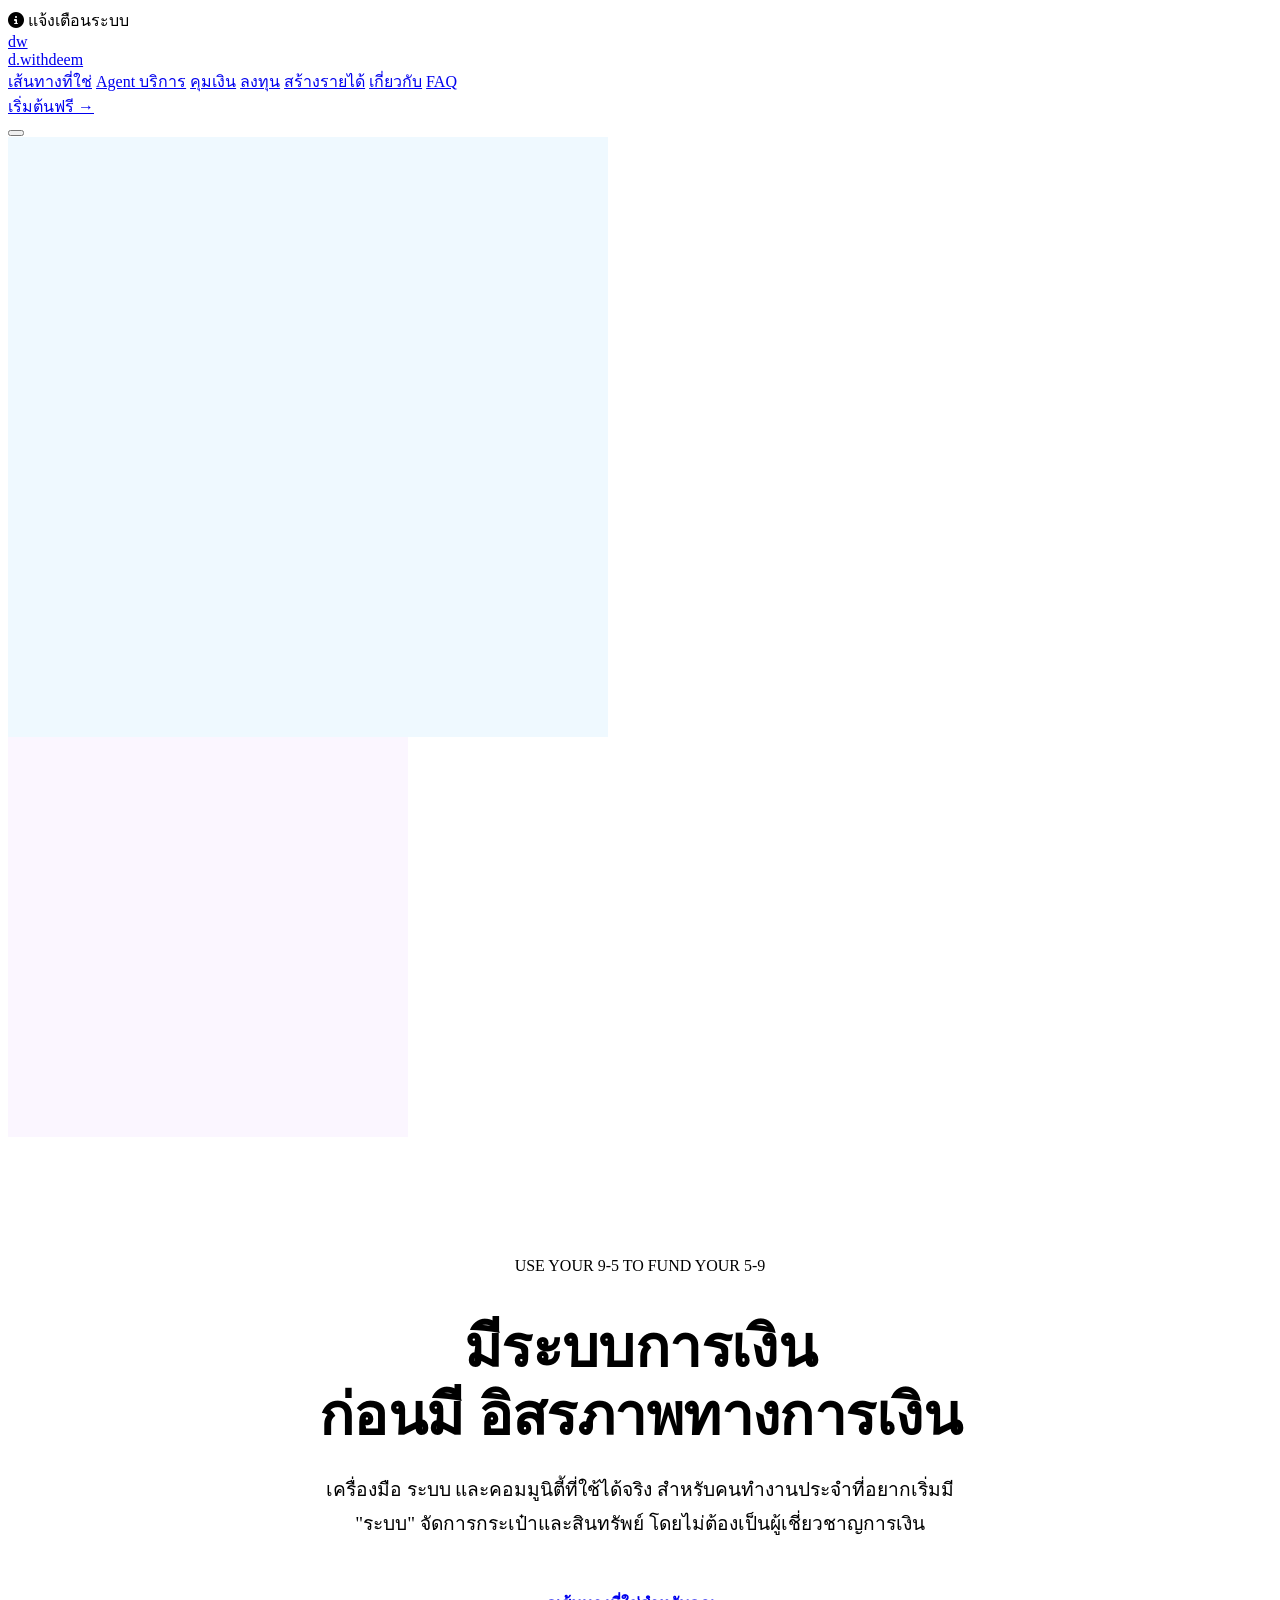
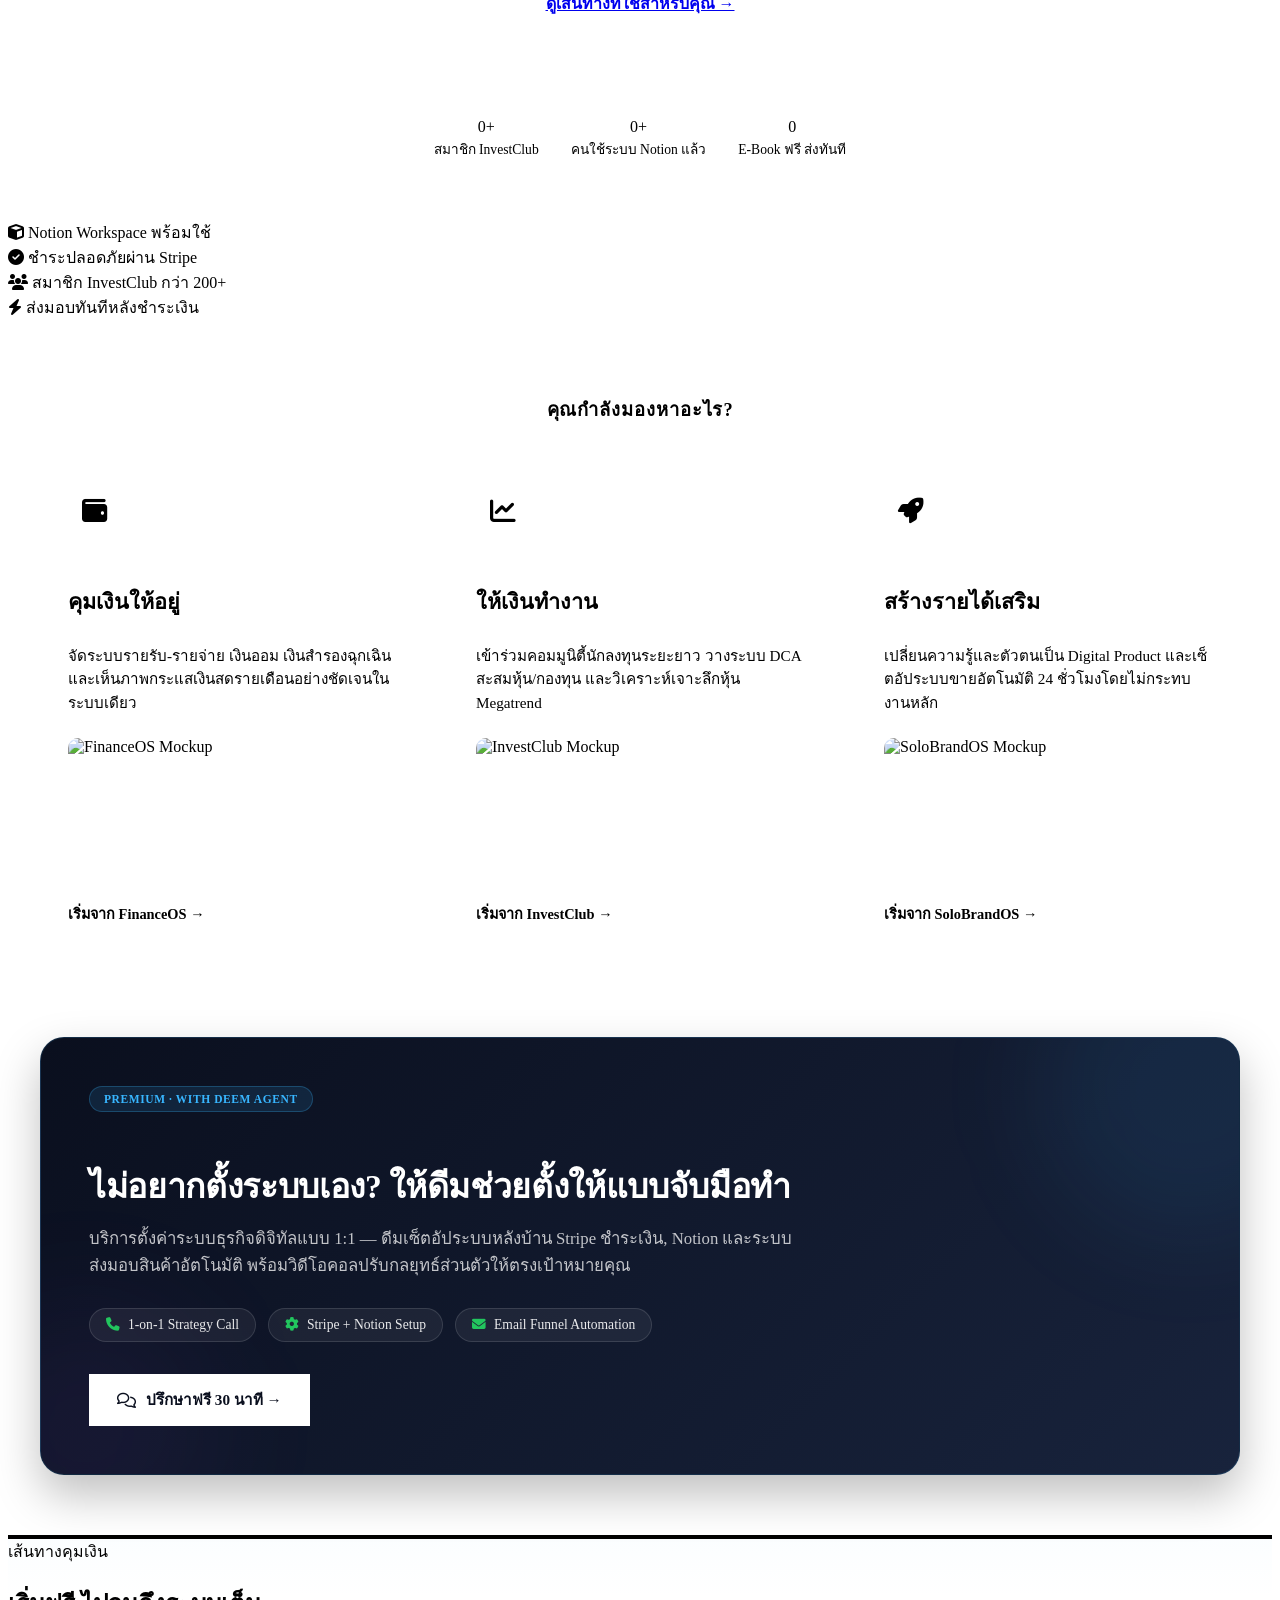
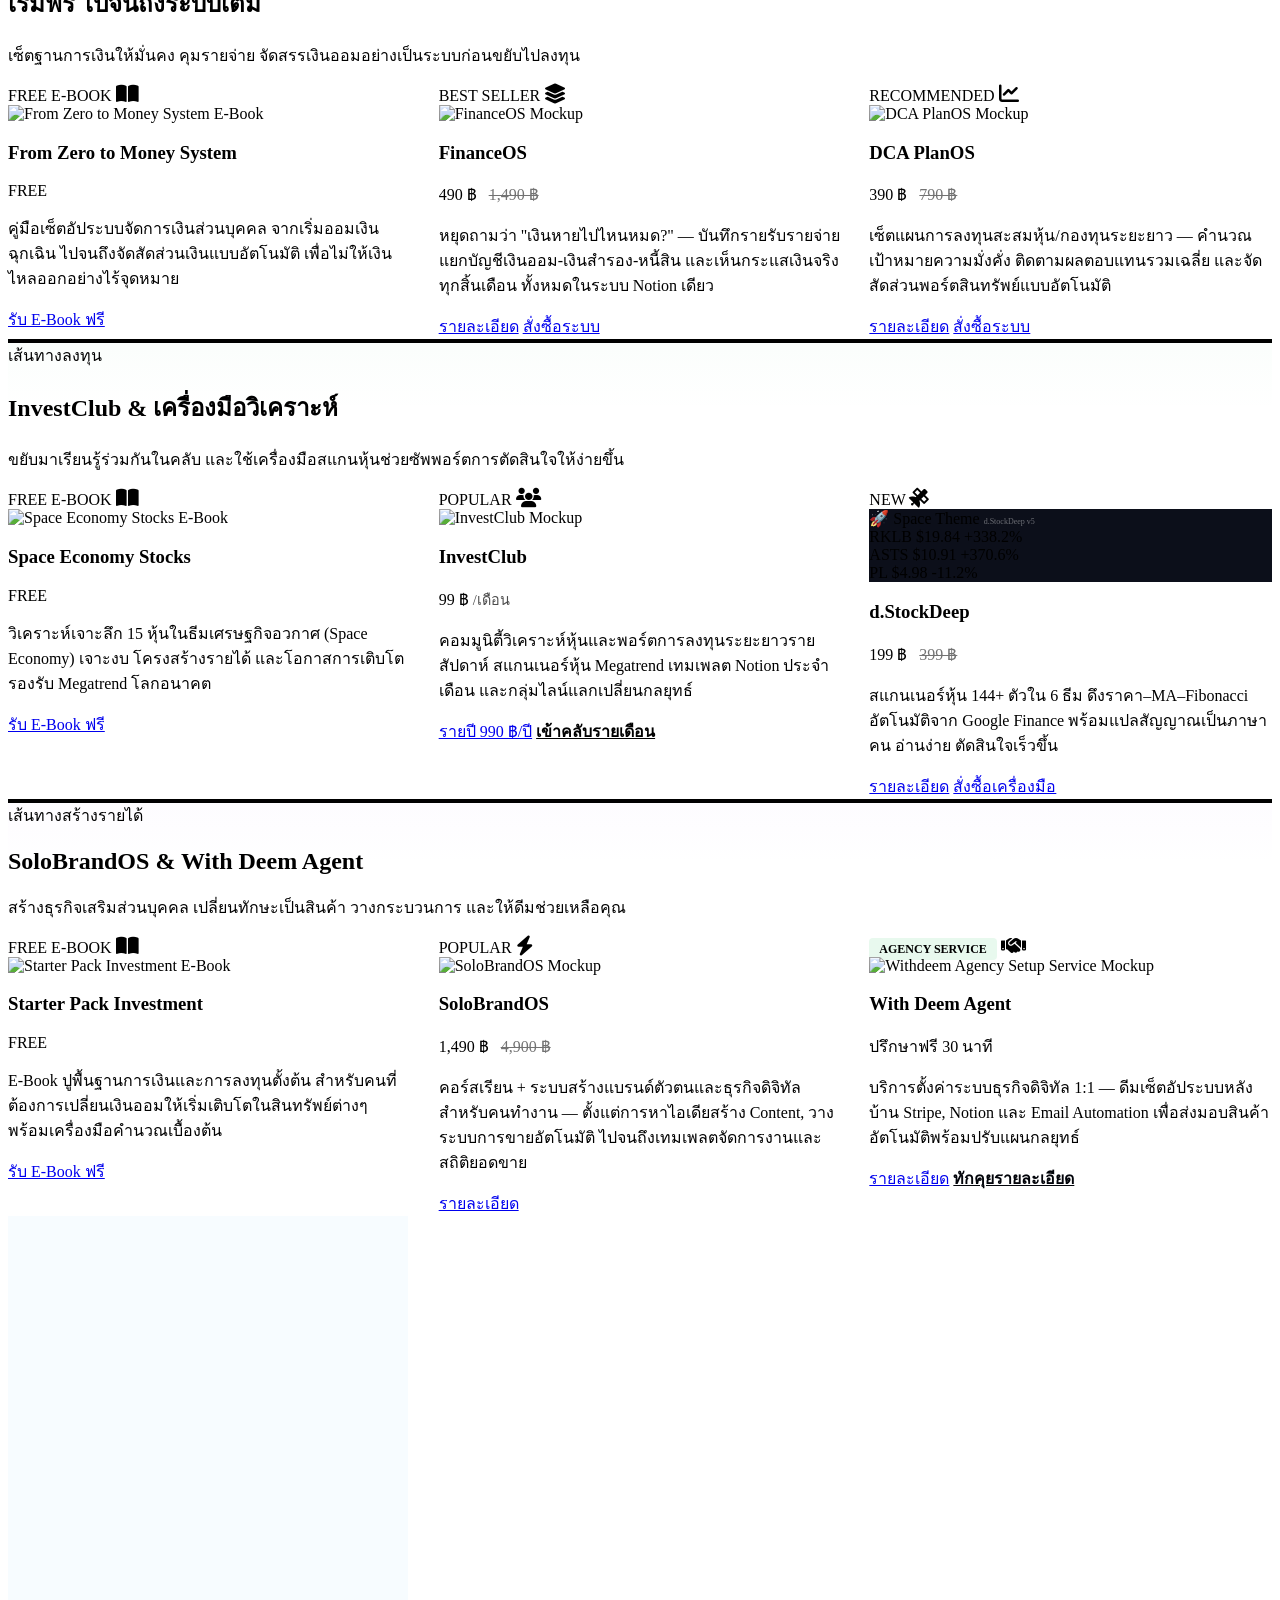
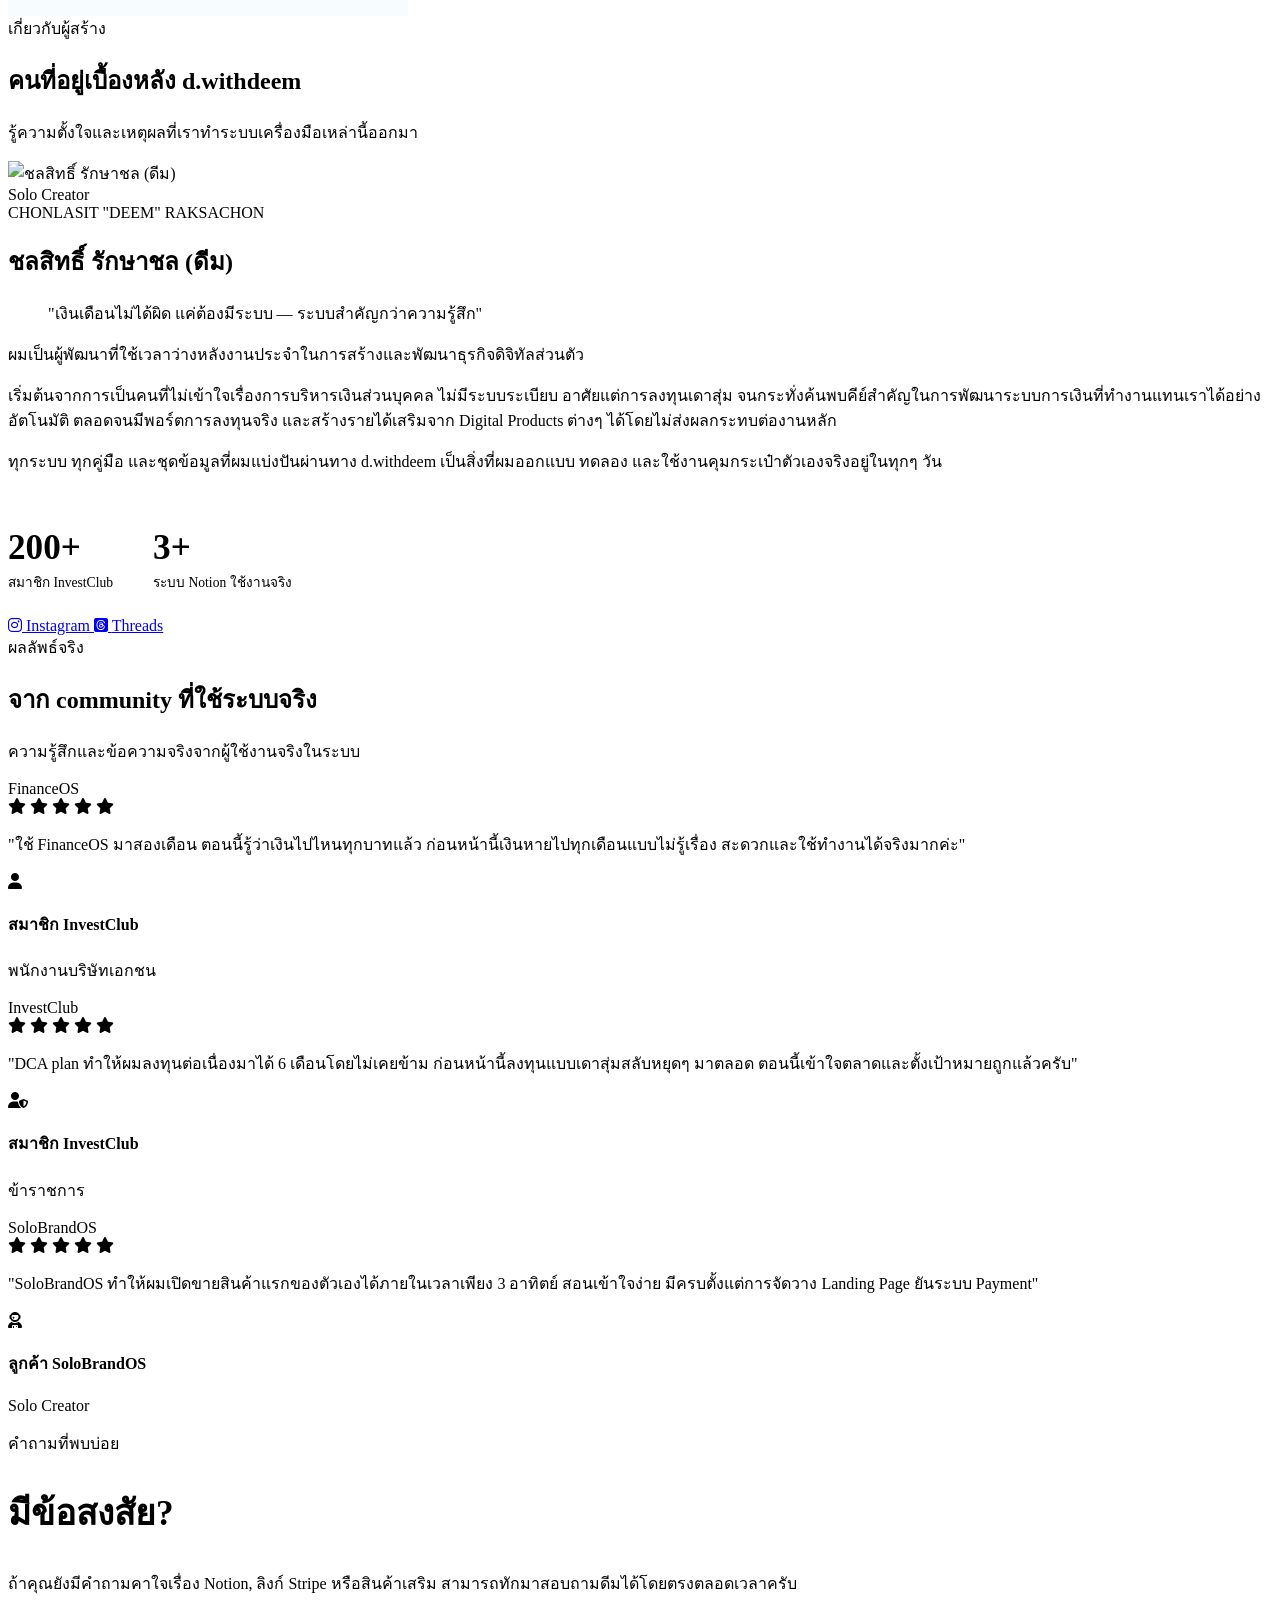
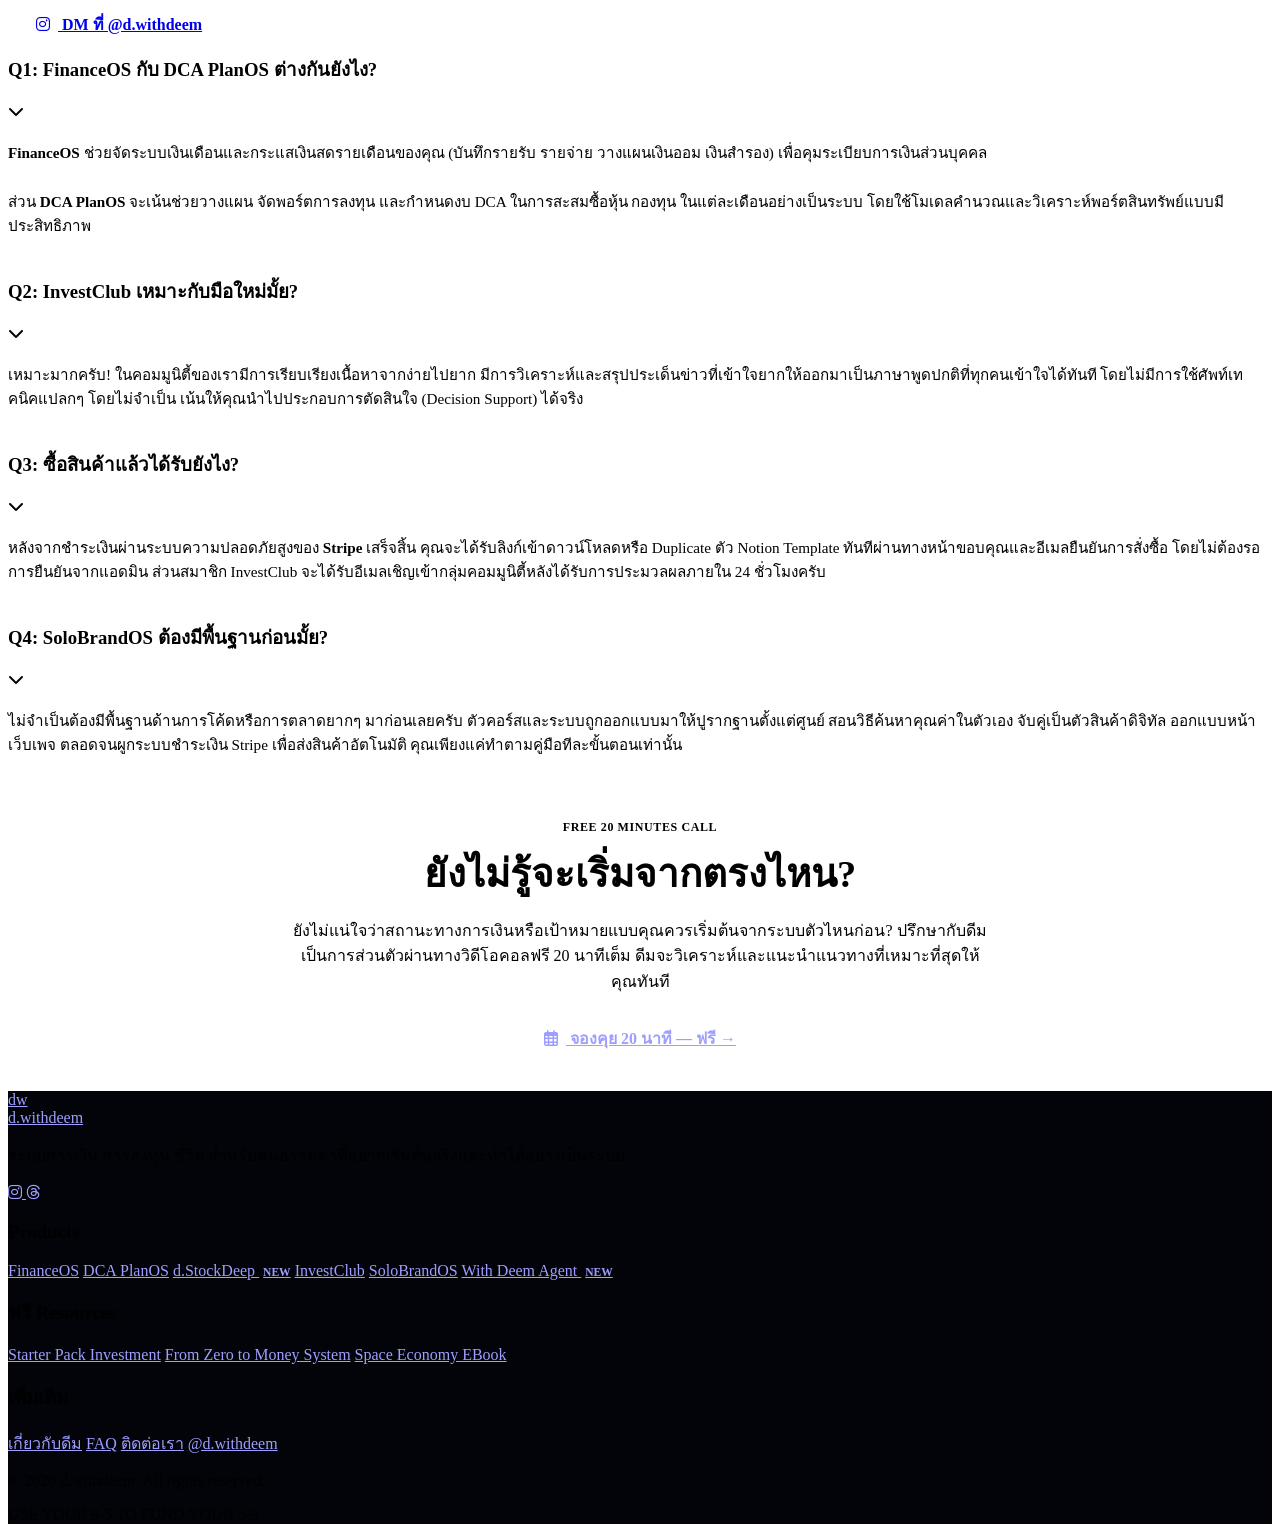
==== index.html @ 420f3601 "Add files via upload" ====
<!DOCTYPE html>
<html lang="th">
<head>
  <meta charset="UTF-8">
  <meta name="viewport" content="width=device-width, initial-scale=1.0">
  <meta http-equiv="X-UA-Compatible" content="ie=edge">
  
  <!-- SEO Meta Tags -->
  <title>d.withdeem | ระบบ Notion จัดการเงิน + ลงทุน DCA สำหรับคนทำงาน (v3)</title>
  <meta name="description" content="FinanceOS · DCA PlanOS · d.StockDeep · InvestClub · SoloBrandOS — คลังระบบและเครื่องมือสำหรับจัดระเบียบการเงินส่วนบุคคลและการลงทุนอย่างมีระบบ เริ่มต้นได้จริง">
  
  <!-- OG / Facebook -->
  <meta property="og:type" content="website">
  <meta property="og:title" content="d.withdeem | ระบบ Notion จัดการเงิน + ลงทุน DCA สำหรับคนทำงาน (v3)">
  <meta property="og:description" content="FinanceOS · DCA PlanOS · d.StockDeep · InvestClub · SoloBrandOS — คลังระบบและเครื่องมือสำหรับจัดระเบียบการเงินส่วนบุคคลและการลงทุนอย่างมีระบบ เริ่มต้นได้จริง">
  
  <!-- Favicon -->
  <link rel="icon" type="image/png" sizes="32x32" href="data:image/svg+xml,<svg xmlns=%22http://www.w3.org/2000/svg%22 viewBox=%220 0 100 100%22><rect width=%22100%22 height=%22100%22 rx=%2220%22 fill=%22%2302040A%22/><rect x=%2220%22 y=%2220%22 width=%2260%22 height=%2260%22 rx=%228%22 fill=%22%2338B6FF%22/><text x=%2250%%22 y=%2255%%22 dominant-baseline=%22middle%22 text-anchor=%22middle%22 font-family=%22Syne,sans-serif%22 font-weight=%22800%22 font-size=%2232%22 fill=%22%2302040A%22>dw</text></svg>">

  <!-- Icons CDN -->
  <link rel="stylesheet" href="https://cdnjs.cloudflare.com/ajax/libs/font-awesome/6.4.0/css/all.min.css">
  
  <!-- Core Stylesheet (Referenced from parent directory) -->
  <meta name="color-scheme" content="light dark">
  <link rel="stylesheet" href="../styles.css">

  <!-- v3 Style Overrides to preserve styles.css while applying the new layout structure -->
  <style>
    /* 3-Pathway Selector section styling */
    .paths-section {
      padding: 60px 24px 80px;
      text-align: center;
      position: relative;
      z-index: 10;
    }
    .paths-container {
      max-width: 1200px;
      margin: 0 auto;
    }
    .paths-title {
      font-family: var(--font-headings);
      font-size: 1.15rem;
      font-weight: 700;
      color: var(--text-muted);
      margin-bottom: 28px;
      letter-spacing: 0.05em;
      text-transform: uppercase;
    }
    .paths-grid {
      display: grid;
      grid-template-columns: repeat(3, 1fr);
      gap: 24px;
    }
    .path-btn-card {
      display: flex;
      flex-direction: column;
      align-items: flex-start;
      text-align: left;
      padding: 32px 28px;
      border-radius: var(--border-radius-lg);
      border: 1px solid var(--glass-border);
      background: var(--bg-card);
      box-shadow: var(--glass-shadow);
      transition: var(--transition-smooth);
      position: relative;
      overflow: hidden;
      text-decoration: none;
      color: inherit;
    }
    .path-btn-card:hover {
      transform: translateY(-5px);
      box-shadow: var(--glass-shadow-hover);
      background: var(--bg-card-hover);
    }
    .path-btn-card::before {
      content: '';
      position: absolute;
      top: 0;
      left: 0;
      width: 100%;
      height: 4px;
      transition: var(--transition-smooth);
    }
    .path-btn-card.money-path::before {
      background: linear-gradient(90deg, var(--accent-blue), #1D4ED8);
    }
    .path-btn-card.invest-path::before {
      background: linear-gradient(90deg, var(--accent-green), #0891B2);
    }
    .path-btn-card.brand-path::before {
      background: linear-gradient(90deg, var(--accent-purple), #7C3AED);
    }
    .path-icon-wrapper {
      width: 54px;
      height: 54px;
      border-radius: 14px;
      display: flex;
      align-items: center;
      justify-content: center;
      font-size: 1.6rem;
      margin-bottom: 24px;
    }
    .money-path .path-icon-wrapper {
      background: rgba(var(--accent-blue-rgb), 0.1);
      color: var(--accent-blue);
    }
    .invest-path .path-icon-wrapper {
      background: rgba(var(--accent-green-rgb), 0.1);
      color: var(--accent-green);
    }
    .brand-path .path-icon-wrapper {
      background: rgba(var(--accent-purple-rgb), 0.1);
      color: var(--accent-purple);
    }
    .path-btn-card h3 {
      font-family: var(--font-headings);
      font-size: 1.35rem;
      font-weight: 800;
      margin-bottom: 10px;
      color: var(--text-main);
    }
    .path-btn-card p {
      font-size: 0.95rem;
      color: var(--text-muted);
      line-height: 1.55;
      margin-bottom: 24px;
      flex-grow: 1;
    }
    .path-btn-link {
      font-family: var(--font-headings);
      font-size: 0.9rem;
      font-weight: 700;
      display: inline-flex;
      align-items: center;
      gap: 6px;
      transition: var(--transition-fast);
    }
    .money-path .path-btn-link { color: var(--accent-blue); }
    .invest-path .path-btn-link { color: var(--accent-green); }
    .brand-path .path-btn-link { color: var(--accent-purple); }

    .path-btn-card:hover .path-btn-link {
      gap: 10px;
    }

    /* Pathway Mini Mockups styling */
    .path-mini-mockup {
      width: 100%;
      height: 140px;
      overflow: hidden;
      border-radius: 10px;
      border: 1px solid var(--glass-border-subtle);
      background-color: rgba(255, 255, 255, 0.03);
      margin-bottom: 24px;
      position: relative;
    }
    .path-mini-mockup img {
      width: 100%;
      height: 100%;
      object-fit: cover;
      object-position: top center;
      transition: transform 0.4s cubic-bezier(0.16, 1, 0.3, 1);
    }
    .path-btn-card:hover .path-mini-mockup img {
      transform: scale(1.06) translateY(-2px);
    }

    /* relocated Premium With Deem Agent Section banner */
    .agent-banner-section {
      padding: 0 24px 60px;
      max-width: 1200px;
      margin: 0 auto;
    }
    .agent-banner-card {
      position: relative;
      border-radius: 24px;
      background: linear-gradient(135deg, #0A0F1E, #18233C);
      border: 1px solid rgba(56, 182, 255, 0.15);
      padding: 48px;
      color: #FFFFFF;
      overflow: hidden;
      box-shadow: 0 20px 45px rgba(0, 0, 0, 0.25);
    }
    .agent-banner-card .blob {
      position: absolute;
      width: 300px;
      height: 300px;
      border-radius: 50%;
      background: rgba(56, 182, 255, 0.08);
      filter: blur(50px);
      top: -100px;
      right: -100px;
      pointer-events: none;
    }
    .agent-banner-card .blob-2 {
      position: absolute;
      width: 250px;
      height: 250px;
      border-radius: 50%;
      background: rgba(168, 85, 247, 0.06);
      filter: blur(60px);
      bottom: -80px;
      left: -80px;
      pointer-events: none;
    }
    .agent-banner-content {
      position: relative;
      z-index: 2;
      max-width: 720px;
    }
    .agent-banner-tag {
      display: inline-flex;
      align-items: center;
      gap: 8px;
      background: rgba(56, 182, 255, 0.12);
      color: #38B6FF;
      border: 1px solid rgba(56, 182, 255, 0.25);
      padding: 6px 14px;
      border-radius: 9999px;
      font-size: 0.72rem;
      font-weight: 700;
      letter-spacing: 0.05em;
      text-transform: uppercase;
      font-family: var(--font-headings);
      margin-bottom: 20px;
    }
    .agent-banner-title {
      font-family: var(--font-headings);
      font-size: 2.1rem;
      font-weight: 800;
      line-height: 1.25;
      margin-bottom: 16px;
      letter-spacing: -0.01em;
      color: #FFFFFF;
    }
    .agent-banner-desc {
      font-size: 1.05rem;
      color: rgba(255, 255, 255, 0.75);
      line-height: 1.65;
      margin-bottom: 28px;
    }
    .agent-banner-features {
      display: flex;
      flex-wrap: wrap;
      gap: 12px;
      margin-bottom: 32px;
    }
    .agent-banner-feature-tag {
      background: rgba(255, 255, 255, 0.06);
      border: 1px solid rgba(255, 255, 255, 0.12);
      color: rgba(255, 255, 255, 0.9);
      padding: 8px 16px;
      border-radius: 9999px;
      font-size: 0.85rem;
      font-weight: 500;
      display: inline-flex;
      align-items: center;
      gap: 8px;
    }
    .agent-banner-feature-tag i {
      color: #22C55E;
    }
    .agent-banner-cta {
      display: inline-flex;
      align-items: center;
      gap: 10px;
      background-color: #FFFFFF;
      color: #0A0F1E;
      padding: 14px 28px;
      border-radius: var(--border-radius-sm);
      font-weight: 700;
      font-size: 0.95rem;
      text-decoration: none;
      transition: var(--transition-smooth);
    }
    .agent-banner-cta:hover {
      background-color: #E2E8F0;
      transform: translateY(-2px);
      box-shadow: 0 10px 25px rgba(255, 255, 255, 0.15);
    }

    /* Restructured Pathway Product Sections */
    .pathway-section-wrapper {
      border-top: 4px solid transparent;
    }
    .pathway-section-wrapper.money-pathway {
      border-color: var(--accent-blue);
      background: linear-gradient(180deg, rgba(56, 182, 255, 0.02) 0%, transparent 15%);
    }
    .pathway-section-wrapper.invest-pathway {
      border-color: var(--accent-green);
      background: linear-gradient(180deg, rgba(34, 197, 94, 0.02) 0%, transparent 15%);
    }
    .pathway-section-wrapper.brand-pathway {
      border-color: var(--accent-purple);
      background: linear-gradient(180deg, rgba(168, 85, 247, 0.02) 0%, transparent 15%);
    }
    .pathway-product-grid {
      display: grid;
      grid-template-columns: repeat(3, 1fr);
      gap: 28px;
      margin-top: 10px;
    }

    /* Expanded About Section Stats */
    .about-stats {
      display: flex;
      gap: 40px;
      margin: 32px 0 24px;
      padding-top: 24px;
      border-top: 1px solid var(--glass-border-subtle);
    }
    .about-stat {
      display: flex;
      flex-direction: column;
    }
    .about-stat .n {
      font-family: var(--font-headings);
      font-size: 2.2rem;
      font-weight: 800;
      color: var(--accent-blue);
      line-height: 1;
    }
    .about-stat .l {
      font-size: 0.85rem;
      color: var(--text-muted);
      margin-top: 6px;
      font-weight: 500;
    }

    /* Responsive Media Queries overrides */
    @media (max-width: 991px) {
      .pathway-product-grid {
        grid-template-columns: repeat(2, 1fr);
        gap: 20px;
      }
    }

    @media (max-width: 768px) {
      .paths-grid {
        grid-template-columns: 1fr;
        gap: 16px;
      }
      .path-btn-card {
        flex-direction: row;
        align-items: center;
        gap: 20px;
        padding: 20px 24px;
      }
      .path-icon-wrapper {
        margin-bottom: 0;
        width: 48px;
        height: 48px;
        font-size: 1.4rem;
        flex-shrink: 0;
      }
      .path-btn-card p {
        margin-bottom: 8px;
        font-size: 0.85rem;
      }
      .path-btn-card h3 {
        font-size: 1.15rem;
        margin-bottom: 4px;
      }
      .path-btn-link {
        font-size: 0.8rem;
      }
      
      .agent-banner-card {
        padding: 32px 24px;
        border-radius: 16px;
      }
      .agent-banner-title {
        font-size: 1.6rem;
      }
      .agent-banner-desc {
        font-size: 0.95rem;
      }
      .agent-banner-features {
        gap: 8px;
      }
      .agent-banner-feature-tag {
        padding: 6px 12px;
        font-size: 0.78rem;
      }
      
      .pathway-product-grid {
        grid-template-columns: 1fr;
        gap: 20px;
      }
      
      .about-stats {
        justify-content: flex-start;
        gap: 32px;
      }
      .about-stat .n {
        font-size: 1.8rem;
      }
      .about-stat .l {
        font-size: 0.78rem;
      }
    }
  </style>
</head>
<body>

  <!-- Toast Notification Wrapper -->
  <div id="toast" class="toast-notification">
    <i class="fa-solid fa-circle-info toast-icon"></i>
    <span id="toast-message" class="toast-message">แจ้งเตือนระบบ</span>
  </div>

  <!-- 1. Navigation Bar -->
  <header class="nav-wrapper">
    <div class="nav-container">
      <a href="#" class="logo-link">
        <div class="logo-mark">dw</div>
        <span class="logo-text">d.withdeem</span>
      </a>
      
      <nav class="nav-menu">
        <a href="#paths">เส้นทางที่ใช่</a>
        <a href="#agent">Agent บริการ</a>
        <a href="#money">คุมเงิน</a>
        <a href="#invest">ลงทุน</a>
        <a href="#income">สร้างรายได้</a>
        <a href="#about">เกี่ยวกับ</a>
        <a href="#faq">FAQ</a>
      </nav>
      
      <div class="nav-cta">
        <a href="#paths" class="btn btn-primary">เริ่มต้นฟรี →</a>
      </div>

      <button class="burger-menu" aria-label="Toggle navigation">
        <span class="burger-line"></span>
        <span class="burger-line"></span>
        <span class="burger-line"></span>
      </button>
    </div>
  </header>

  <!-- 2. Hero Section -->
  <div class="section-wrapper bg-main" id="hero">
    <div class="blob" style="width:600px;height:600px;background:rgba(56,182,255,0.08);top:-150px;right:-200px;"></div>
    <div class="blob" style="width:400px;height:400px;background:rgba(168,85,247,0.05);bottom:-100px;left:-100px;"></div>
    <header class="hero-wrapper" style="padding: 120px 24px 60px; position: relative; z-index: 1;">
      <div class="hero-container" style="max-width: 800px; margin: 0 auto; text-align: center;">
        <div class="hero-badge-wrap" style="display: flex; justify-content: center; margin-bottom: 24px;">
          <div class="eyebrow-badge blue">
            <span class="badge-dot"></span>
            USE YOUR 9-5 TO FUND YOUR 5-9
          </div>
        </div>
        
        <h1 style="font-family: var(--font-headings); font-size: clamp(2.4rem, 5vw, 3.6rem); font-weight: 800; line-height: 1.18; margin-bottom: 24px; letter-spacing: -0.01em;">
          มีระบบการเงิน<br>ก่อนมี<span style="color: var(--accent-blue);"> อิสรภาพทางการเงิน</span>
        </h1>
        
        <p class="hero-subtitle" style="font-size: clamp(1.05rem, 2vw, 1.2rem); color: var(--text-muted); line-height: 1.75; max-width: 680px; margin: 0 auto 36px;">
          เครื่องมือ ระบบ และคอมมูนิตี้ที่ใช้ได้จริง สำหรับคนทำงานประจำที่อยากเริ่มมี "ระบบ" จัดการกระเป๋าและสินทรัพย์ โดยไม่ต้องเป็นผู้เชี่ยวชาญการเงิน
        </p>
        
        <div class="hero-actions" style="display: flex; gap: 12px; justify-content: center; flex-wrap: wrap; margin-bottom: 48px;">
          <a href="#paths" class="btn btn-primary" style="padding: 14px 28px; font-weight: 600; border-radius: var(--border-radius-sm);">ดูเส้นทางที่ใช่สำหรับคุณ →</a>
        </div>
  
        <div class="stats-bar" style="display: flex; justify-content: center; flex-wrap: wrap; gap: 32px; padding-top: 40px; border-top: 1px solid var(--glass-border-subtle);">
          <div class="stat-item" style="text-align: center;">
            <div class="stat-number" data-target="200+">0+</div>
            <div class="stat-label" style="font-size: 0.85rem; color: var(--text-muted); margin-top: 2px;">สมาชิก InvestClub</div>
          </div>
          <div class="stat-item" style="text-align: center;">
            <div class="stat-number" data-target="100+">0+</div>
            <div class="stat-label" style="font-size: 0.85rem; color: var(--text-muted); margin-top: 2px;">คนใช้ระบบ Notion แล้ว</div>
          </div>
          <div class="stat-item" style="text-align: center;">
            <div class="stat-number" data-target="3">0</div>
            <div class="stat-label" style="font-size: 0.85rem; color: var(--text-muted); margin-top: 2px;">E-Book ฟรี ส่งทันที</div>
          </div>
        </div>
      </div>
    </header>
  </div>

  <!-- 3. Trust Bar Section -->
  <div class="trust-bar-section">
    <div class="trust-ticker-container">
      <div class="trust-ticker">
        <div class="trust-item">
          <i class="fa-solid fa-cube trust-icon"></i>
          <span>Notion Workspace พร้อมใช้</span>
        </div>
        <div class="trust-item">
          <i class="fa-solid fa-circle-check trust-icon"></i>
          <span>ชำระปลอดภัยผ่าน Stripe</span>
        </div>
        <div class="trust-item">
          <i class="fa-solid fa-users trust-icon"></i>
          <span>สมาชิก InvestClub กว่า 200+</span>
        </div>
        <div class="trust-item">
          <i class="fa-solid fa-bolt trust-icon"></i>
          <span>ส่งมอบทันทีหลังชำระเงิน</span>
        </div>
      </div>
    </div>
  </div>

  <!-- 4. Pathways Selector Section -->
  <section class="paths-section" id="paths">
    <div class="paths-container">
      <h2 class="paths-title">คุณกำลังมองหาอะไร?</h2>
      
      <div class="paths-grid">
        <!-- Path 1: Money -->
        <a href="#money" class="path-btn-card money-path">
          <div class="path-icon-wrapper">
            <i class="fa-solid fa-wallet"></i>
          </div>
          <h3>คุมเงินให้อยู่</h3>
          <p>จัดระบบรายรับ-รายจ่าย เงินออม เงินสำรองฉุกเฉิน และเห็นภาพกระแสเงินสดรายเดือนอย่างชัดเจนในระบบเดียว</p>
          <div class="path-mini-mockup">
            <img src="../img/FinanceOS.png" alt="FinanceOS Mockup">
          </div>
          <span class="path-btn-link">เริ่มจาก FinanceOS →</span>
        </a>

        <!-- Path 2: Invest -->
        <a href="#invest" class="path-btn-card invest-path">
          <div class="path-icon-wrapper">
            <i class="fa-solid fa-chart-line"></i>
          </div>
          <h3>ให้เงินทำงาน</h3>
          <p>เข้าร่วมคอมมูนิตี้นักลงทุนระยะยาว วางระบบ DCA สะสมหุ้น/กองทุน และวิเคราะห์เจาะลึกหุ้น Megatrend</p>
          <div class="path-mini-mockup">
            <img src="../img/InvestClub.png" alt="InvestClub Mockup">
          </div>
          <span class="path-btn-link">เริ่มจาก InvestClub →</span>
        </a>

        <!-- Path 3: Income/Brand -->
        <a href="#income" class="path-btn-card brand-path">
          <div class="path-icon-wrapper">
            <i class="fa-solid fa-rocket"></i>
          </div>
          <h3>สร้างรายได้เสริม</h3>
          <p>เปลี่ยนความรู้และตัวตนเป็น Digital Product และเซ็ตอัประบบขายอัตโนมัติ 24 ชั่วโมงโดยไม่กระทบงานหลัก</p>
          <div class="path-mini-mockup">
            <img src="../img/SoloBrandOS.png" alt="SoloBrandOS Mockup">
          </div>
          <span class="path-btn-link">เริ่มจาก SoloBrandOS →</span>
        </a>
      </div>
    </div>
  </section>

  <!-- 5. With Deem Agent Section ( reloc to Section 2 ) -->
  <section class="agent-banner-section" id="agent">
    <div class="agent-banner-card">
      <div class="blob"></div>
      <div class="blob-2"></div>
      <div class="agent-banner-content">
        <span class="agent-banner-tag">PREMIUM &middot; WITH DEEM AGENT</span>
        <h3 class="agent-banner-title">ไม่อยากตั้งระบบเอง? ให้ดีมช่วยตั้งให้แบบจับมือทำ</h3>
        <p class="agent-banner-desc">บริการตั้งค่าระบบธุรกิจดิจิทัลแบบ 1:1 — ดีมเซ็ตอัประบบหลังบ้าน Stripe ชำระเงิน, Notion และระบบส่งมอบสินค้าอัตโนมัติ พร้อมวิดีโอคอลปรับกลยุทธ์ส่วนตัวให้ตรงเป้าหมายคุณ</p>
        
        <div class="agent-banner-features">
          <span class="agent-banner-feature-tag">
            <i class="fa-solid fa-phone"></i> 1-on-1 Strategy Call
          </span>
          <span class="agent-banner-feature-tag">
            <i class="fa-solid fa-gear"></i> Stripe + Notion Setup
          </span>
          <span class="agent-banner-feature-tag">
            <i class="fa-solid fa-envelope"></i> Email Funnel Automation
          </span>
        </div>
        
        <a href="https://instagram.com/d.withdeem" target="_blank" rel="noopener noreferrer" class="agent-banner-cta">
          <i class="fa-regular fa-comments"></i>
          <span>ปรึกษาฟรี 30 นาที →</span>
        </a>
      </div>
    </div>
  </section>

  <!-- 6. Money Pathway Section (เส้นทางคุมเงิน) -->
  <div class="section-wrapper pathway-section-wrapper money-pathway" id="money">
    <section class="section">
      <div class="section-header">
        <span class="section-eyebrow" style="color: var(--accent-blue);">เส้นทางคุมเงิน</span>
        <h2 class="section-title">เริ่มฟรี ไปจนถึงระบบเต็ม</h2>
        <p class="section-subtitle">เซ็ตฐานการเงินให้มั่นคง คุมรายจ่าย จัดสรรเงินออมอย่างเป็นระบบก่อนขยับไปลงทุน</p>
      </div>

      <div class="pathway-product-grid">
        <!-- Product 1: From Zero to Money System (Free E-Book) -->
        <div class="card green-border reveal delay-1">
          <div class="card-top">
            <span class="card-badge green">FREE E-BOOK</span>
            <i class="fa-solid fa-book-open color-green" style="font-size: 1.25rem;"></i>
          </div>
          <div class="card-thumbnail-container" style="background: #ffffff;">
            <img src="../img/From Zero to Money System.png" alt="From Zero to Money System E-Book" style="width:100%;height:100%;object-fit:contain;">
          </div>
          <h3 class="card-title">From Zero to Money System</h3>
          <div class="card-price color-green">FREE</div>
          <p class="card-desc">คู่มือเซ็ตอัประบบจัดการเงินส่วนบุคคล จากเริ่มออมเงินฉุกเฉิน ไปจนถึงจัดสัดส่วนเงินแบบอัตโนมัติ เพื่อไม่ให้เงินไหลออกอย่างไร้จุดหมาย</p>
          <div class="card-actions-1">
            <a href="https://dwithdeem.notion.site/From-Zero-to-Money-System-3254f77e50b4806a99b4dd9221785604" target="_blank" rel="noopener noreferrer" class="btn btn-green btn-sm" style="width: 100%; justify-content: center;">รับ E-Book ฟรี</a>
          </div>
        </div>

        <!-- Product 2: FinanceOS (Best Seller) -->
        <div class="card blue-border reveal delay-2">
          <div class="card-top">
            <span class="card-badge blue">BEST SELLER</span>
            <i class="fa-solid fa-layer-group color-blue" style="font-size: 1.25rem;"></i>
          </div>
          <div class="card-thumbnail-container" style="background: #ffffff;">
            <img src="../img/FinanceOS.png" alt="FinanceOS Mockup" style="width:100%;height:100%;object-fit:contain;">
          </div>
          <h3 class="card-title">FinanceOS</h3>
          <div class="card-price color-blue">
            490 ฿ <span class="card-price-old" style="text-decoration: line-through; opacity: 0.55; margin-left: 8px;">1,490 ฿</span>
          </div>
          <p class="card-desc">หยุดถามว่า "เงินหายไปไหนหมด?" — บันทึกรายรับรายจ่าย แยกบัญชีเงินออม-เงินสำรอง-หนี้สิน และเห็นกระแสเงินจริงทุกสิ้นเดือน ทั้งหมดในระบบ Notion เดียว</p>
          <div class="card-actions-2">
            <a href="https://financeos-dwithdeem.framer.website/" target="_blank" rel="noopener noreferrer" class="btn btn-secondary btn-sm" style="justify-content: center;">รายละเอียด</a>
            <a href="https://buy.stripe.com/5kA6s39u55W98lqaEE" target="_blank" rel="noopener noreferrer" class="btn btn-primary btn-sm" style="justify-content: center;">สั่งซื้อระบบ</a>
          </div>
        </div>

        <!-- Product 3: DCA PlanOS -->
        <div class="card blue-border reveal delay-3">
          <div class="card-top">
            <span class="card-badge blue">RECOMMENDED</span>
            <i class="fa-solid fa-chart-line color-blue" style="font-size: 1.25rem;"></i>
          </div>
          <div class="card-thumbnail-container" style="background: #ffffff;">
            <img src="../img/DCAPLANOS.png" alt="DCA PlanOS Mockup" style="width:100%;height:100%;object-fit:contain;">
          </div>
          <h3 class="card-title">DCA PlanOS</h3>
          <div class="card-price color-blue">
            390 ฿ <span class="card-price-old" style="text-decoration: line-through; opacity: 0.55; margin-left: 8px;">790 ฿</span>
          </div>
          <p class="card-desc">เซ็ตแผนการลงทุนสะสมหุ้น/กองทุนระยะยาว — คำนวณเป้าหมายความมั่งคั่ง ติดตามผลตอบแทนรวมเฉลี่ย และจัดสัดส่วนพอร์ตสินทรัพย์แบบอัตโนมัติ</p>
          <div class="card-actions-2">
            <a href="#" class="btn btn-secondary btn-sm dca-details-trigger" style="justify-content: center;">รายละเอียด</a>
            <a href="https://buy.stripe.com/6oUeV69LS9BIepU0zzcfK05" target="_blank" rel="noopener noreferrer" class="btn btn-primary btn-sm" style="justify-content: center;">สั่งซื้อระบบ</a>
          </div>
        </div>
      </div>
    </section>
  </div>

  <!-- 7. Invest Pathway Section (เส้นทางลงทุน) -->
  <div class="section-wrapper pathway-section-wrapper invest-pathway" id="invest">
    <section class="section">
      <div class="section-header">
        <span class="section-eyebrow" style="color: var(--accent-green);">เส้นทางลงทุน</span>
        <h2 class="section-title">InvestClub & เครื่องมือวิเคราะห์</h2>
        <p class="section-subtitle">ขยับมาเรียนรู้ร่วมกันในคลับ และใช้เครื่องมือสแกนหุ้นช่วยซัพพอร์ตการตัดสินใจให้ง่ายขึ้น</p>
      </div>

      <div class="pathway-product-grid">
        <!-- Product 1: Space Economy Stocks (Free E-Book) -->
        <div class="card green-border reveal delay-1">
          <div class="card-top">
            <span class="card-badge green">FREE E-BOOK</span>
            <i class="fa-solid fa-book-open color-green" style="font-size: 1.25rem;"></i>
          </div>
          <div class="card-thumbnail-container" style="background: #ffffff;">
            <img src="../img/Space Economy Stocks E-Book.png" alt="Space Economy Stocks E-Book" style="width:100%;height:100%;object-fit:contain;">
          </div>
          <h3 class="card-title">Space Economy Stocks</h3>
          <div class="card-price color-green">FREE</div>
          <p class="card-desc">วิเคราะห์เจาะลึก 15 หุ้นในธีมเศรษฐกิจอวกาศ (Space Economy) เจาะงบ โครงสร้างรายได้ และโอกาสการเติบโตรองรับ Megatrend โลกอนาคต</p>
          <div class="card-actions-1">
            <a href="https://dwithdeem.notion.site/Space-Economy-Stocks-E-Book-The-Complete-Guide-2026-2248286daa514d4ab9e8f9d57efa8f4c" target="_blank" rel="noopener noreferrer" class="btn btn-green btn-sm" style="width: 100%; justify-content: center;">รับ E-Book ฟรี</a>
          </div>
        </div>

        <!-- Product 2: InvestClub -->
        <div class="card amber-border reveal delay-2">
          <div class="card-top">
            <span class="card-badge amber">POPULAR</span>
            <i class="fa-solid fa-users color-amber" style="font-size: 1.25rem;"></i>
          </div>
          <div class="card-thumbnail-container" style="background: #ffffff;">
            <img src="../img/InvestClub.png" alt="InvestClub Mockup" style="width:100%;height:100%;object-fit:contain;">
          </div>
          <h3 class="card-title">InvestClub</h3>
          <div class="card-price color-amber">
            99 ฿ <span style="font-size: 0.9rem; font-weight: 500; opacity: 0.7;">/เดือน</span>
          </div>
          <p class="card-desc">คอมมูนิตี้วิเคราะห์หุ้นและพอร์ตการลงทุนระยะยาวรายสัปดาห์ สแกนเนอร์หุ้น Megatrend เทมเพลต Notion ประจำเดือน และกลุ่มไลน์แลกเปลี่ยนกลยุทธ์</p>
          <div class="card-actions-2">
            <a href="https://buy.stripe.com/3cI6oA6zG8xEchM5TTcfK0d" target="_blank" rel="noopener noreferrer" class="btn btn-secondary btn-sm" style="justify-content: center;">รายปี 990 ฿/ปี</a>
            <a href="https://buy.stripe.com/28EeV67DKcNU2HcgyxcfK08" target="_blank" rel="noopener noreferrer" class="btn btn-amber btn-sm" style="justify-content: center; color: var(--bg-dark); font-weight: bold;">เข้าคลับรายเดือน</a>
          </div>
        </div>

        <!-- Product 3: d.StockDeep -->
        <div class="card blue-border reveal delay-3">
          <div class="card-top">
            <span class="card-badge blue">NEW</span>
            <i class="fa-solid fa-satellite color-blue" style="font-size: 1.25rem;"></i>
          </div>
          <div class="card-thumbnail-container" style="background: #0C0F1A; border: none; overflow: hidden; position: relative;">
            <div class="stock-mockup">
              <div class="stock-mockup-header">
                <span class="stock-mockup-title">🚀 Space Theme</span>
                <span style="font-size:0.5rem;color:rgba(255,255,255,0.4);">d.StockDeep v5</span>
              </div>
              <div class="stock-mockup-row">
                <span class="stock-mockup-ticker">RKLB</span>
                <span class="stock-mockup-price">$19.84</span>
                <span class="stock-mockup-change">+338.2%</span>
              </div>
              <div class="stock-mockup-row">
                <span class="stock-mockup-ticker">ASTS</span>
                <span class="stock-mockup-price">$10.91</span>
                <span class="stock-mockup-change">+370.6%</span>
              </div>
              <div class="stock-mockup-row" style="border-bottom: none;">
                <span class="stock-mockup-ticker">PL</span>
                <span class="stock-mockup-price">$4.98</span>
                <span class="stock-mockup-change red">-11.2%</span>
              </div>
            </div>
          </div>
          <h3 class="card-title">d.StockDeep</h3>
          <div class="card-price color-blue">
            199 ฿ <span class="card-price-old" style="text-decoration: line-through; opacity: 0.55; margin-left: 8px;">399 ฿</span>
          </div>
          <p class="card-desc">สแกนเนอร์หุ้น 144+ ตัวใน 6 ธีม ดึงราคา–MA–Fibonacci อัตโนมัติจาก Google Finance พร้อมแปลสัญญาณเป็นภาษาคน อ่านง่าย ตัดสินใจเร็วขึ้น</p>
          <div class="card-actions-2">
            <a href="../stock-deep.html" class="btn btn-secondary btn-sm" style="justify-content: center;">รายละเอียด</a>
            <a href="https://buy.stripe.com/3cI7sE3nu6pw4Pkaa9cfK0j" target="_blank" rel="noopener noreferrer" class="btn btn-primary btn-sm" style="justify-content: center;">สั่งซื้อเครื่องมือ</a>
          </div>
        </div>
      </div>
    </section>
  </div>

  <!-- 8. Income/Brand Pathway Section (เส้นทางสร้างรายได้) -->
  <div class="section-wrapper pathway-section-wrapper brand-pathway" id="income">
    <section class="section">
      <div class="section-header">
        <span class="section-eyebrow" style="color: var(--accent-purple);">เส้นทางสร้างรายได้</span>
        <h2 class="section-title">SoloBrandOS & With Deem Agent</h2>
        <p class="section-subtitle">สร้างธุรกิจเสริมส่วนบุคคล เปลี่ยนทักษะเป็นสินค้า วางกระบวนการ และให้ดีมช่วยเหลือคุณ</p>
      </div>

      <div class="pathway-product-grid">
        <!-- Product 1: Starter Pack Investment (Free E-Book) -->
        <div class="card green-border reveal delay-1">
          <div class="card-top">
            <span class="card-badge green">FREE E-BOOK</span>
            <i class="fa-solid fa-book-open color-green" style="font-size: 1.25rem;"></i>
          </div>
          <div class="card-thumbnail-container" style="background: #ffffff;">
            <img src="../img/From Zero to Investment.png" alt="Starter Pack Investment E-Book" style="width:100%;height:100%;object-fit:contain;">
          </div>
          <h3 class="card-title">Starter Pack Investment</h3>
          <div class="card-price color-green">FREE</div>
          <p class="card-desc">E-Book ปูพื้นฐานการเงินและการลงทุนตั้งต้น สำหรับคนที่ต้องการเปลี่ยนเงินออมให้เริ่มเติบโตในสินทรัพย์ต่างๆ พร้อมเครื่องมือคำนวณเบื้องต้น</p>
          <div class="card-actions-1">
            <a href="https://dwithdeem.notion.site/Starter-Pack-Investment-3354f77e50b4800fa34cd7acacb17ff8" target="_blank" rel="noopener noreferrer" class="btn btn-green btn-sm" style="width: 100%; justify-content: center;">รับ E-Book ฟรี</a>
          </div>
        </div>

        <!-- Product 2: SoloBrandOS -->
        <div class="card purple-border card-featured-income reveal delay-2" style="position: relative;">
          <div class="card-top" style="position: relative; z-index: 2;">
            <span class="card-badge purple">POPULAR</span>
            <i class="fa-solid fa-bolt color-purple" style="font-size: 1.25rem;"></i>
          </div>
          <div class="card-thumbnail-container" style="background: #ffffff; position: relative; z-index: 2;">
            <img src="../img/SoloBrandOS.png" alt="SoloBrandOS Mockup" style="width:100%;height:100%;object-fit:contain;">
          </div>
          <h3 class="card-title" style="position: relative; z-index: 2;">SoloBrandOS</h3>
          <div class="card-price color-purple" style="position: relative; z-index: 2;">
            1,490 ฿ <span class="card-price-old" style="text-decoration: line-through; opacity: 0.55; margin-left: 8px;">4,900 ฿</span>
          </div>
          <p class="card-desc" style="position: relative; z-index: 2;">คอร์สเรียน + ระบบสร้างแบรนด์ตัวตนและธุรกิจดิจิทัลสำหรับคนทำงาน — ตั้งแต่การหาไอเดียสร้าง Content, วางระบบการขายอัตโนมัติ ไปจนถึงเทมเพลตจัดการงานและสถิติยอดขาย</p>
          <div class="card-actions-2" style="position: relative; z-index: 2;">
            <a href="solobrandos.html" class="btn btn-secondary btn-sm" style="justify-content: center;">รายละเอียด</a>
            <a href="https://buy.stripe.com/aFabIU1fm29g5Toaa9cfK0c" target="_blank" rel="noopener noreferrer" class="btn btn-primary btn-sm" style="justify-content: center; background: var(--accent-purple); color: #ffffff; border-color: var(--accent-purple);">สั่งซื้อคอร์ส</a>
          </div>
        </div>

        <!-- Product 3: With Deem Agent (Setup Service) -->
        <div class="card green-border reveal delay-3">
          <div class="card-top">
            <span class="card-badge green" style="background: rgba(34, 197, 94, 0.1); color: var(--accent-green); padding: 4px 10px; border-radius: 4px; font-weight: 700; font-size: 0.75rem;">AGENCY SERVICE</span>
            <i class="fa-solid fa-handshake color-green" style="font-size: 1.25rem;"></i>
          </div>
          <div class="card-thumbnail-container" style="background: #ffffff;">
            <img src="../img/WithDeemAgent.png" alt="Withdeem Agency Setup Service Mockup" style="width:100%;height:100%;object-fit:contain;">
          </div>
          <h3 class="card-title">With Deem Agent</h3>
          <div class="card-price color-green">ปรึกษาฟรี 30 นาที</div>
          <p class="card-desc">บริการตั้งค่าระบบธุรกิจดิจิทัล 1:1 — ดีมเซ็ตอัประบบหลังบ้าน Stripe, Notion และ Email Automation เพื่อส่งมอบสินค้าอัตโนมัติพร้อมปรับแผนกลยุทธ์</p>
          <div class="card-actions-2">
            <a href="../dream-agent.html" class="btn btn-secondary btn-sm" style="justify-content: center;">รายละเอียด</a>
            <a href="https://instagram.com/d.withdeem" target="_blank" rel="noopener noreferrer" class="btn btn-primary btn-sm" style="justify-content: center; background: var(--accent-green); color: #02040A; border-color: var(--accent-green); font-weight: bold;">ทักคุยรายละเอียด</a>
          </div>
        </div>
      </div>
    </section>
  </div>

  <!-- 9. Expanded About Deem Section -->
  <div class="section-wrapper bg-main" id="about">
    <div class="blob" style="width:400px;height:400px;background:rgba(56,182,255,0.04);top:10%;right:-100px;"></div>
    <section class="section">
      <div class="section-header">
        <span class="section-eyebrow" style="color: var(--accent-blue);">เกี่ยวกับผู้สร้าง</span>
        <h2 class="section-title">คนที่อยู่เบื้องหลัง d.withdeem</h2>
        <p class="section-subtitle">รู้ความตั้งใจและเหตุผลที่เราทำระบบเครื่องมือเหล่านี้ออกมา</p>
      </div>

      <div class="about-grid">
        <!-- Left Side: Beautiful Photo with badge -->
        <div class="about-left reveal delay-1">
          <div class="about-image-container">
            <div class="about-image-gradient"></div>
            <img src="../img/Deem.jpg" alt="ชลสิทธิ์ รักษาชล (ดีม)" style="width: 100%; height: 100%; object-fit: cover;">
            <div class="about-photo-badge">Solo Creator</div>
          </div>
        </div>
        
        <!-- Right Side: Text, quote, stats, and socials -->
        <div class="about-right reveal delay-2">
          <span class="about-name-mono">CHONLASIT "DEEM" RAKSACHON</span>
          <h2 class="about-name">ชลสิทธิ์ รักษาชล (ดีม)</h2>
          
          <div class="about-quote-container">
            <blockquote class="about-quote">
              "เงินเดือนไม่ได้ผิด แค่ต้องมีระบบ — ระบบสำคัญกว่าความรู้สึก"
            </blockquote>
          </div>

          <div class="about-bio">
            <p>ผมเป็นผู้พัฒนาที่ใช้เวลาว่างหลังงานประจำในการสร้างและพัฒนาธุรกิจดิจิทัลส่วนตัว</p>
            <p>เริ่มต้นจากการเป็นคนที่ไม่เข้าใจเรื่องการบริหารเงินส่วนบุคคล ไม่มีระบบระเบียบ อาศัยแต่การลงทุนเดาสุ่ม จนกระทั่งค้นพบคีย์สำคัญในการพัฒนาระบบการเงินที่ทำงานแทนเราได้อย่างอัตโนมัติ ตลอดจนมีพอร์ตการลงทุนจริง และสร้างรายได้เสริมจาก Digital Products ต่างๆ ได้โดยไม่ส่งผลกระทบต่องานหลัก</p>
            <p>ทุกระบบ ทุกคู่มือ และชุดข้อมูลที่ผมแบ่งปันผ่านทาง d.withdeem เป็นสิ่งที่ผมออกแบบ ทดลอง และใช้งานคุมกระเป๋าตัวเองจริงอยู่ในทุกๆ วัน</p>
          </div>

          <!-- Stats Grid -->
          <div class="about-stats">
            <div class="about-stat">
              <span class="n">200+</span>
              <span class="l">สมาชิก InvestClub</span>
            </div>
            <div class="about-stat">
              <span class="n">3+</span>
              <span class="l">ระบบ Notion ใช้งานจริง</span>
            </div>
          </div>

          <div class="about-socials">
            <a href="https://instagram.com/d.withdeem" target="_blank" rel="noopener noreferrer" class="about-social-btn">
              <i class="fa-brands fa-instagram color-blue"></i>
              <span>Instagram</span>
            </a>
            <a href="https://threads.net/@d.withdeem" target="_blank" rel="noopener noreferrer" class="about-social-btn">
              <i class="fa-brands fa-square-threads color-blue"></i>
              <span>Threads</span>
            </a>
          </div>
        </div>
      </div>
    </section>
  </div>

  <!-- 10. Social Proof Testimonials Section -->
  <div class="section-wrapper bg-alt" id="proof">
    <section class="section">
      <div class="section-header">
        <span class="section-eyebrow">ผลลัพธ์จริง</span>
        <h2 class="section-title">จาก community ที่ใช้ระบบจริง</h2>
        <p class="section-subtitle">ความรู้สึกและข้อความจริงจากผู้ใช้งานจริงในระบบ</p>
      </div>

      <div class="testimonials-grid">
        <!-- Card 1 -->
        <div class="testimonial-card reveal delay-1">
          <div class="testimonial-header">
            <span class="testimonial-product-tag blue">FinanceOS</span>
            <div class="testimonial-stars">
              <i class="fa-solid fa-star"></i>
              <i class="fa-solid fa-star"></i>
              <i class="fa-solid fa-star"></i>
              <i class="fa-solid fa-star"></i>
              <i class="fa-solid fa-star"></i>
            </div>
          </div>
          <p class="testimonial-quote">
            "ใช้ FinanceOS มาสองเดือน ตอนนี้รู้ว่าเงินไปไหนทุกบาทแล้ว ก่อนหน้านี้เงินหายไปทุกเดือนแบบไม่รู้เรื่อง สะดวกและใช้ทำงานได้จริงมากค่ะ"
          </p>
          <div class="testimonial-meta">
            <div class="testimonial-avatar-fallback"><i class="fa-solid fa-user"></i></div>
            <div>
              <h4 class="testimonial-name">สมาชิก InvestClub</h4>
              <p class="testimonial-role">พนักงานบริษัทเอกชน</p>
            </div>
          </div>
        </div>

        <!-- Card 2 -->
        <div class="testimonial-card reveal delay-2">
          <div class="testimonial-header">
            <span class="testimonial-product-tag amber">InvestClub</span>
            <div class="testimonial-stars">
              <i class="fa-solid fa-star"></i>
              <i class="fa-solid fa-star"></i>
              <i class="fa-solid fa-star"></i>
              <i class="fa-solid fa-star"></i>
              <i class="fa-solid fa-star"></i>
            </div>
          </div>
          <p class="testimonial-quote">
            "DCA plan ทำให้ผมลงทุนต่อเนื่องมาได้ 6 เดือนโดยไม่เคยข้าม ก่อนหน้านี้ลงทุนแบบเดาสุ่มสลับหยุดๆ มาตลอด ตอนนี้เข้าใจตลาดและตั้งเป้าหมายถูกแล้วครับ"
          </p>
          <div class="testimonial-meta">
            <div class="testimonial-avatar-fallback"><i class="fa-solid fa-user-shield"></i></div>
            <div>
              <h4 class="testimonial-name">สมาชิก InvestClub</h4>
              <p class="testimonial-role">ข้าราชการ</p>
            </div>
          </div>
        </div>

        <!-- Card 3 -->
        <div class="testimonial-card reveal delay-3">
          <div class="testimonial-header">
            <span class="testimonial-product-tag purple">SoloBrandOS</span>
            <div class="testimonial-stars">
              <i class="fa-solid fa-star"></i>
              <i class="fa-solid fa-star"></i>
              <i class="fa-solid fa-star"></i>
              <i class="fa-solid fa-star"></i>
              <i class="fa-solid fa-star"></i>
            </div>
          </div>
          <p class="testimonial-quote">
            "SoloBrandOS ทำให้ผมเปิดขายสินค้าแรกของตัวเองได้ภายในเวลาเพียง 3 อาทิตย์ สอนเข้าใจง่าย มีครบตั้งแต่การจัดวาง Landing Page ยันระบบ Payment"
          </p>
          <div class="testimonial-meta">
            <div class="testimonial-avatar-fallback"><i class="fa-solid fa-user-astronaut"></i></div>
            <div>
              <h4 class="testimonial-name">ลูกค้า SoloBrandOS</h4>
              <p class="testimonial-role">Solo Creator</p>
            </div>
          </div>
        </div>
      </div>
    </section>
  </div>

  <!-- 11. FAQ Section -->
  <div class="section-wrapper bg-main" id="faq">
    <section class="section">
      <div class="faq-grid">
        <div class="faq-left">
          <div class="section-header left-align">
            <span class="section-eyebrow">คำถามที่พบบ่อย</span>
            <h2 class="section-title" style="font-size: 2.2rem;">มีข้อสงสัย?</h2>
            <p class="section-subtitle">ถ้าคุณยังมีคำถามคาใจเรื่อง Notion, ลิงก์ Stripe หรือสินค้าเสริม สามารถทักมาสอบถามดีมได้โดยตรงตลอดเวลาครับ</p>
          </div>
          <div>
            <a href="https://instagram.com/d.withdeem" target="_blank" rel="noopener noreferrer" class="btn btn-secondary" style="padding: 14px 28px; font-weight: 600; border-radius: var(--border-radius-sm);">
              <i class="fa-brands fa-instagram color-blue" style="margin-right: 8px;"></i>
              <span>DM ที่ @d.withdeem</span>
            </a>
          </div>
        </div>

        <div class="faq-accordions">
          <!-- Q1 -->
          <div class="accordion-item">
            <div class="accordion-header">
              <h3 class="accordion-question">Q1: FinanceOS กับ DCA PlanOS ต่างกันยังไง?</h3>
              <i class="fa-solid fa-chevron-down accordion-icon"></i>
            </div>
            <div class="accordion-content">
              <div class="accordion-body" style="padding: 20px 0; font-size: 0.95rem; line-height: 1.6; color: var(--text-muted);">
                <strong>FinanceOS</strong> ช่วยจัดระบบเงินเดือนและกระแสเงินสดรายเดือนของคุณ (บันทึกรายรับ รายจ่าย วางแผนเงินออม เงินสำรอง) เพื่อคุมระเบียบการเงินส่วนบุคคล<br><br>ส่วน <strong>DCA PlanOS</strong> จะเน้นช่วยวางแผน จัดพอร์ตการลงทุน และกำหนดงบ DCA ในการสะสมซื้อหุ้น กองทุน ในแต่ละเดือนอย่างเป็นระบบ โดยใช้โมเดลคำนวณและวิเคราะห์พอร์ตสินทรัพย์แบบมีประสิทธิภาพ
              </div>
            </div>
          </div>

          <!-- Q2 -->
          <div class="accordion-item">
            <div class="accordion-header">
              <h3 class="accordion-question">Q2: InvestClub เหมาะกับมือใหม่มั้ย?</h3>
              <i class="fa-solid fa-chevron-down accordion-icon"></i>
            </div>
            <div class="accordion-content">
              <div class="accordion-body" style="padding: 20px 0; font-size: 0.95rem; line-height: 1.6; color: var(--text-muted);">
                เหมาะมากครับ! ในคอมมูนิตี้ของเรามีการเรียบเรียงเนื้อหาจากง่ายไปยาก มีการวิเคราะห์และสรุปประเด็นข่าวที่เข้าใจยากให้ออกมาเป็นภาษาพูดปกติที่ทุกคนเข้าใจได้ทันที โดยไม่มีการใช้ศัพท์เทคนิคแปลกๆ โดยไม่จำเป็น เน้นให้คุณนำไปประกอบการตัดสินใจ (Decision Support) ได้จริง
              </div>
            </div>
          </div>

          <!-- Q3 -->
          <div class="accordion-item">
            <div class="accordion-header">
              <h3 class="accordion-question">Q3: ซื้อสินค้าแล้วได้รับยังไง?</h3>
              <i class="fa-solid fa-chevron-down accordion-icon"></i>
            </div>
            <div class="accordion-content">
              <div class="accordion-body" style="padding: 20px 0; font-size: 0.95rem; line-height: 1.6; color: var(--text-muted);">
                หลังจากชำระเงินผ่านระบบความปลอดภัยสูงของ <strong>Stripe</strong> เสร็จสิ้น คุณจะได้รับลิงก์เข้าดาวน์โหลดหรือ Duplicate ตัว Notion Template ทันทีผ่านทางหน้าขอบคุณและอีเมลยืนยันการสั่งซื้อ โดยไม่ต้องรอการยืนยันจากแอดมิน ส่วนสมาชิก InvestClub จะได้รับอีเมลเชิญเข้ากลุ่มคอมมูนิตี้หลังได้รับการประมวลผลภายใน 24 ชั่วโมงครับ
              </div>
            </div>
          </div>

          <!-- Q4 -->
          <div class="accordion-item">
            <div class="accordion-header">
              <h3 class="accordion-question">Q4: SoloBrandOS ต้องมีพื้นฐานก่อนมั้ย?</h3>
              <i class="fa-solid fa-chevron-down accordion-icon"></i>
            </div>
            <div class="accordion-content">
              <div class="accordion-body" style="padding: 20px 0; font-size: 0.95rem; line-height: 1.6; color: var(--text-muted);">
                ไม่จำเป็นต้องมีพื้นฐานด้านการโค้ดหรือการตลาดยากๆ มาก่อนเลยครับ ตัวคอร์สและระบบถูกออกแบบมาให้ปูรากฐานตั้งแต่ศูนย์ สอนวิธีค้นหาคุณค่าในตัวเอง จับคู่เป็นตัวสินค้าดิจิทัล ออกแบบหน้าเว็บเพจ ตลอดจนผูกระบบชำระเงิน Stripe เพื่อส่งสินค้าอัตโนมัติ คุณเพียงแค่ทำตามคู่มือทีละขั้นตอนเท่านั้น
              </div>
            </div>
          </div>
        </div>
      </div>
    </section>
  </div>

  <!-- 12. Final CTA Banner -->
  <div class="section-wrapper bg-dark cta-wrapper" style="background-color: var(--bg-dark); color-scheme: dark;">
    <section class="section cta-banner-section" id="cta">
      <div class="cta-banner-container" style="text-align: center; max-width: 700px; margin: 0 auto; padding: 40px 24px;">
        <span class="cta-banner-eyebrow" style="font-family: var(--font-headings); font-size: 0.75rem; font-weight: 700; color: var(--accent-blue); letter-spacing: 0.05em; text-transform: uppercase;">FREE 20 MINUTES CALL</span>
        <h2 class="cta-banner-title" style="font-family: var(--font-headings); font-size: clamp(1.8rem, 4vw, 2.4rem); font-weight: 800; line-height: 1.2; margin: 16px 0 20px;">ยังไม่รู้จะเริ่มจากตรงไหน?</h2>
        <p class="cta-banner-sub" style="font-size: 1rem; color: var(--text-muted); line-height: 1.6; margin-bottom: 32px;">
          ยังไม่แน่ใจว่าสถานะทางการเงินหรือเป้าหมายแบบคุณควรเริ่มต้นจากระบบตัวไหนก่อน? ปรึกษากับดีมเป็นการส่วนตัวผ่านทางวิดีโอคอลฟรี 20 นาทีเต็ม ดีมจะวิเคราะห์และแนะนำแนวทางที่เหมาะที่สุดให้คุณทันที
        </p>
        <div>
          <a href="https://instagram.com/d.withdeem" target="_blank" rel="noopener noreferrer" class="btn btn-primary" style="padding: 14px 28px; font-weight: 600; border-radius: var(--border-radius-sm);">
            <i class="fa-regular fa-calendar-days" style="margin-right: 8px;"></i>
            <span>จองคุย 20 นาที — ฟรี →</span>
          </a>
        </div>
      </div>
    </section>
  </div>

  <!-- 13. Footer -->
  <footer class="footer-wrapper" style="background-color: #02040A; color-scheme: dark;">
    <div class="footer-container">
      <div class="footer-grid">
        
        <!-- Col 1 -->
        <div class="footer-brand">
          <a href="#" class="logo-link">
            <div class="logo-mark">dw</div>
            <span class="logo-text">d.withdeem</span>
          </a>
          <p class="footer-tagline">ระบบการเงิน การลงทุน ชีวิต สำหรับคนธรรมดาที่อยากเริ่มต้นจริงและทำได้อย่างเป็นระบบ</p>
          <div class="footer-socials">
            <a href="https://instagram.com/d.withdeem" target="_blank" rel="noopener noreferrer" class="footer-social-icon" aria-label="Instagram">
              <i class="fa-brands fa-instagram"></i>
            </a>
            <a href="https://threads.net/@d.withdeem" target="_blank" rel="noopener noreferrer" class="footer-social-icon" aria-label="Threads">
              <i class="fa-brands fa-threads"></i>
            </a>
          </div>
        </div>

        <!-- Col 2 -->
        <div>
          <h3 class="footer-col-title">Products</h3>
          <div class="footer-links">
            <a href="https://financeos-dwithdeem.framer.website/" target="_blank" rel="noopener noreferrer">FinanceOS</a>
            <a href="https://buy.stripe.com/6oUeV69LS9BIepU0zzcfK05" target="_blank" rel="noopener noreferrer">DCA PlanOS</a>
            <a href="../stock-deep.html">d.StockDeep <span style="font-size: 0.72rem; color: var(--accent-blue); font-weight: bold; margin-left: 4px;">NEW</span></a>
            <a href="#invest">InvestClub</a>
            <a href="solobrandos.html">SoloBrandOS</a>
            <a href="../dream-agent.html">With Deem Agent <span style="font-size: 0.72rem; color: var(--accent-green); font-weight: bold; margin-left: 4px;">NEW</span></a>
          </div>
        </div>

        <!-- Col 3 -->
        <div>
          <h3 class="footer-col-title">ฟรี Resources</h3>
          <div class="footer-links">
            <a href="https://dwithdeem.notion.site/Starter-Pack-Investment-3354f77e50b4800fa34cd7acacb17ff8" target="_blank" rel="noopener noreferrer">Starter Pack Investment</a>
            <a href="https://dwithdeem.notion.site/From-Zero-to-Money-System-3254f77e50b4806a99b4dd9221785604" target="_blank" rel="noopener noreferrer">From Zero to Money System</a>
            <a href="https://dwithdeem.notion.site/Space-Economy-Stocks-E-Book-The-Complete-Guide-2026-2248286daa514d4ab9e8f9d57efa8f4c" target="_blank" rel="noopener noreferrer">Space Economy EBook</a>
          </div>
        </div>

        <!-- Col 4 -->
        <div>
          <h3 class="footer-col-title">เพิ่มเติม</h3>
          <div class="footer-links">
            <a href="#about">เกี่ยวกับดีม</a>
            <a href="#faq">FAQ</a>
            <a href="https://instagram.com/d.withdeem" target="_blank" rel="noopener noreferrer">ติดต่อเรา</a>
            <a href="https://instagram.com/d.withdeem" target="_blank" rel="noopener noreferrer">@d.withdeem</a>
          </div>
        </div>

      </div>

      <div class="footer-bottom">
        <p class="footer-copyright">&copy; 2026 d.withdeem. All rights reserved.</p>
        <span class="footer-motto">USE YOUR 9-5 TO FUND YOUR 5-9</span>
      </div>
    </div>
  </footer>

  <!-- Scripts -->
  <script src="../app.js"></script>
</body>
</html>
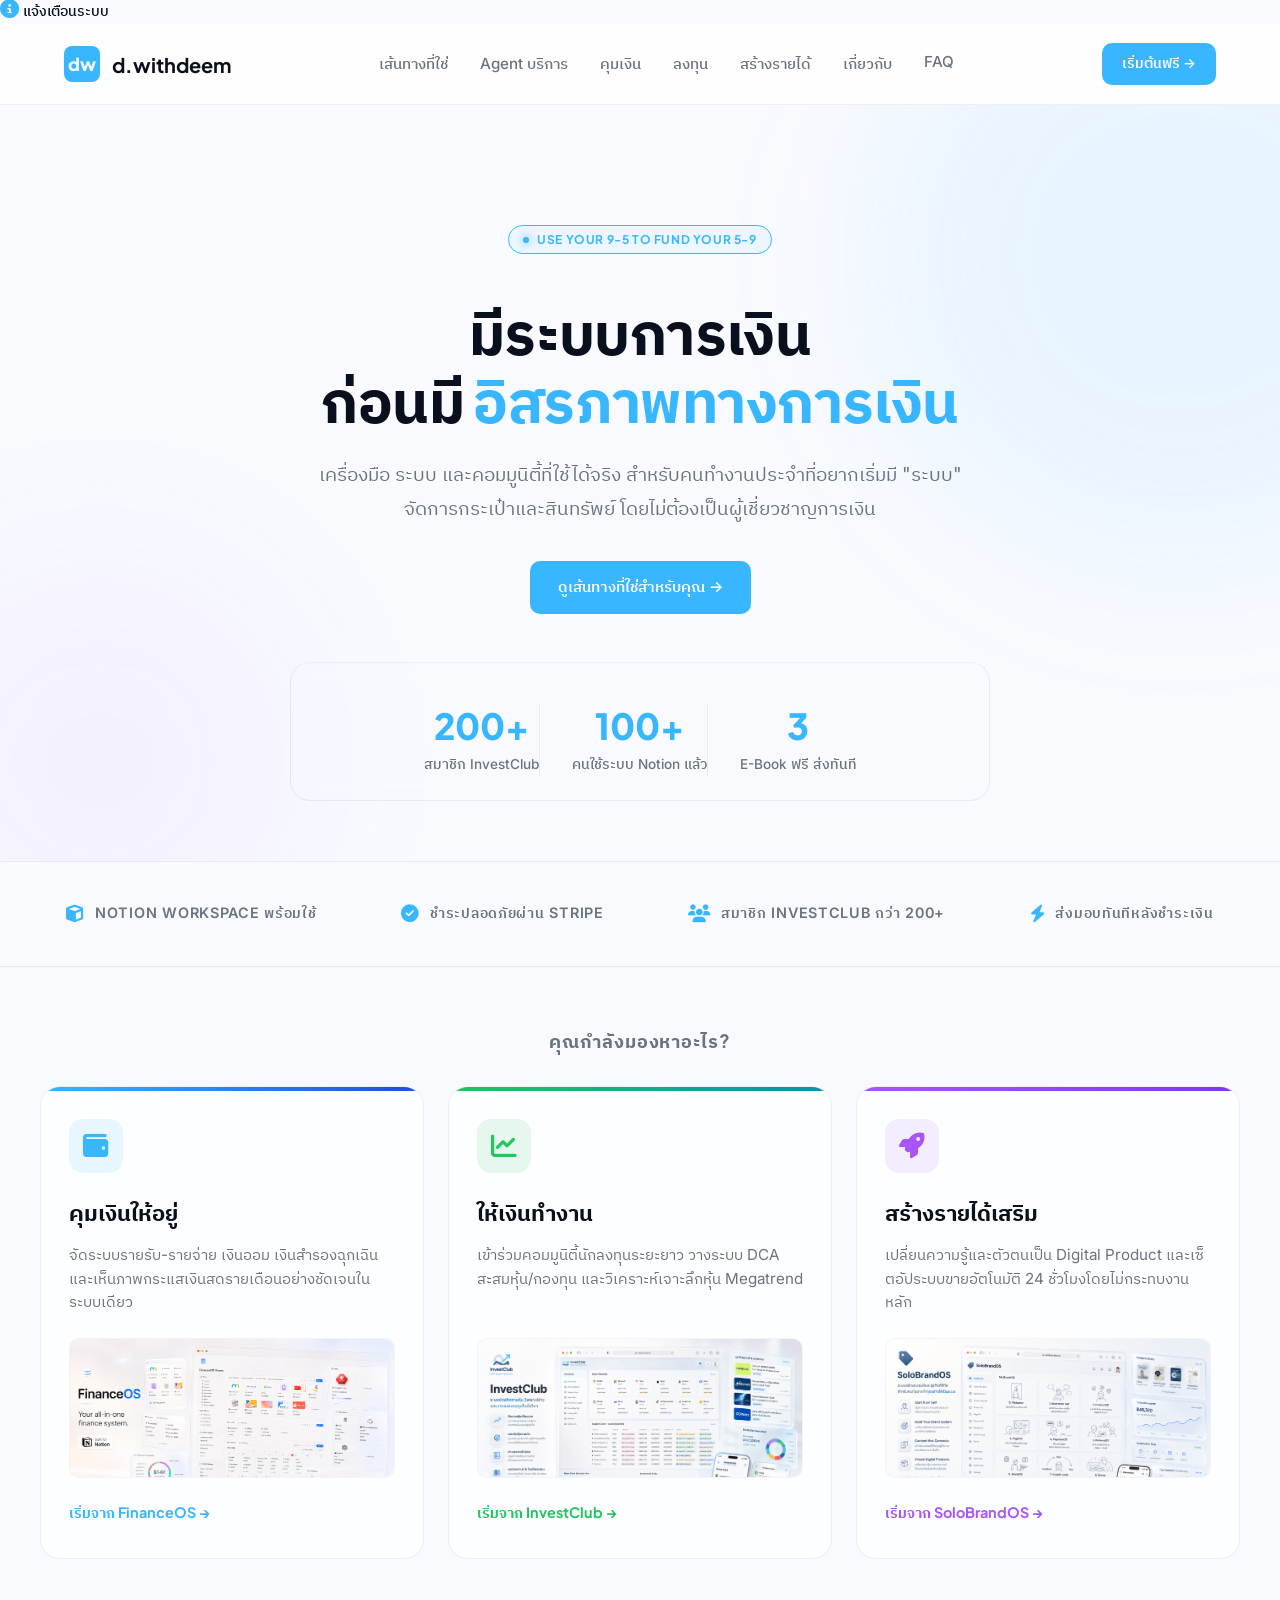
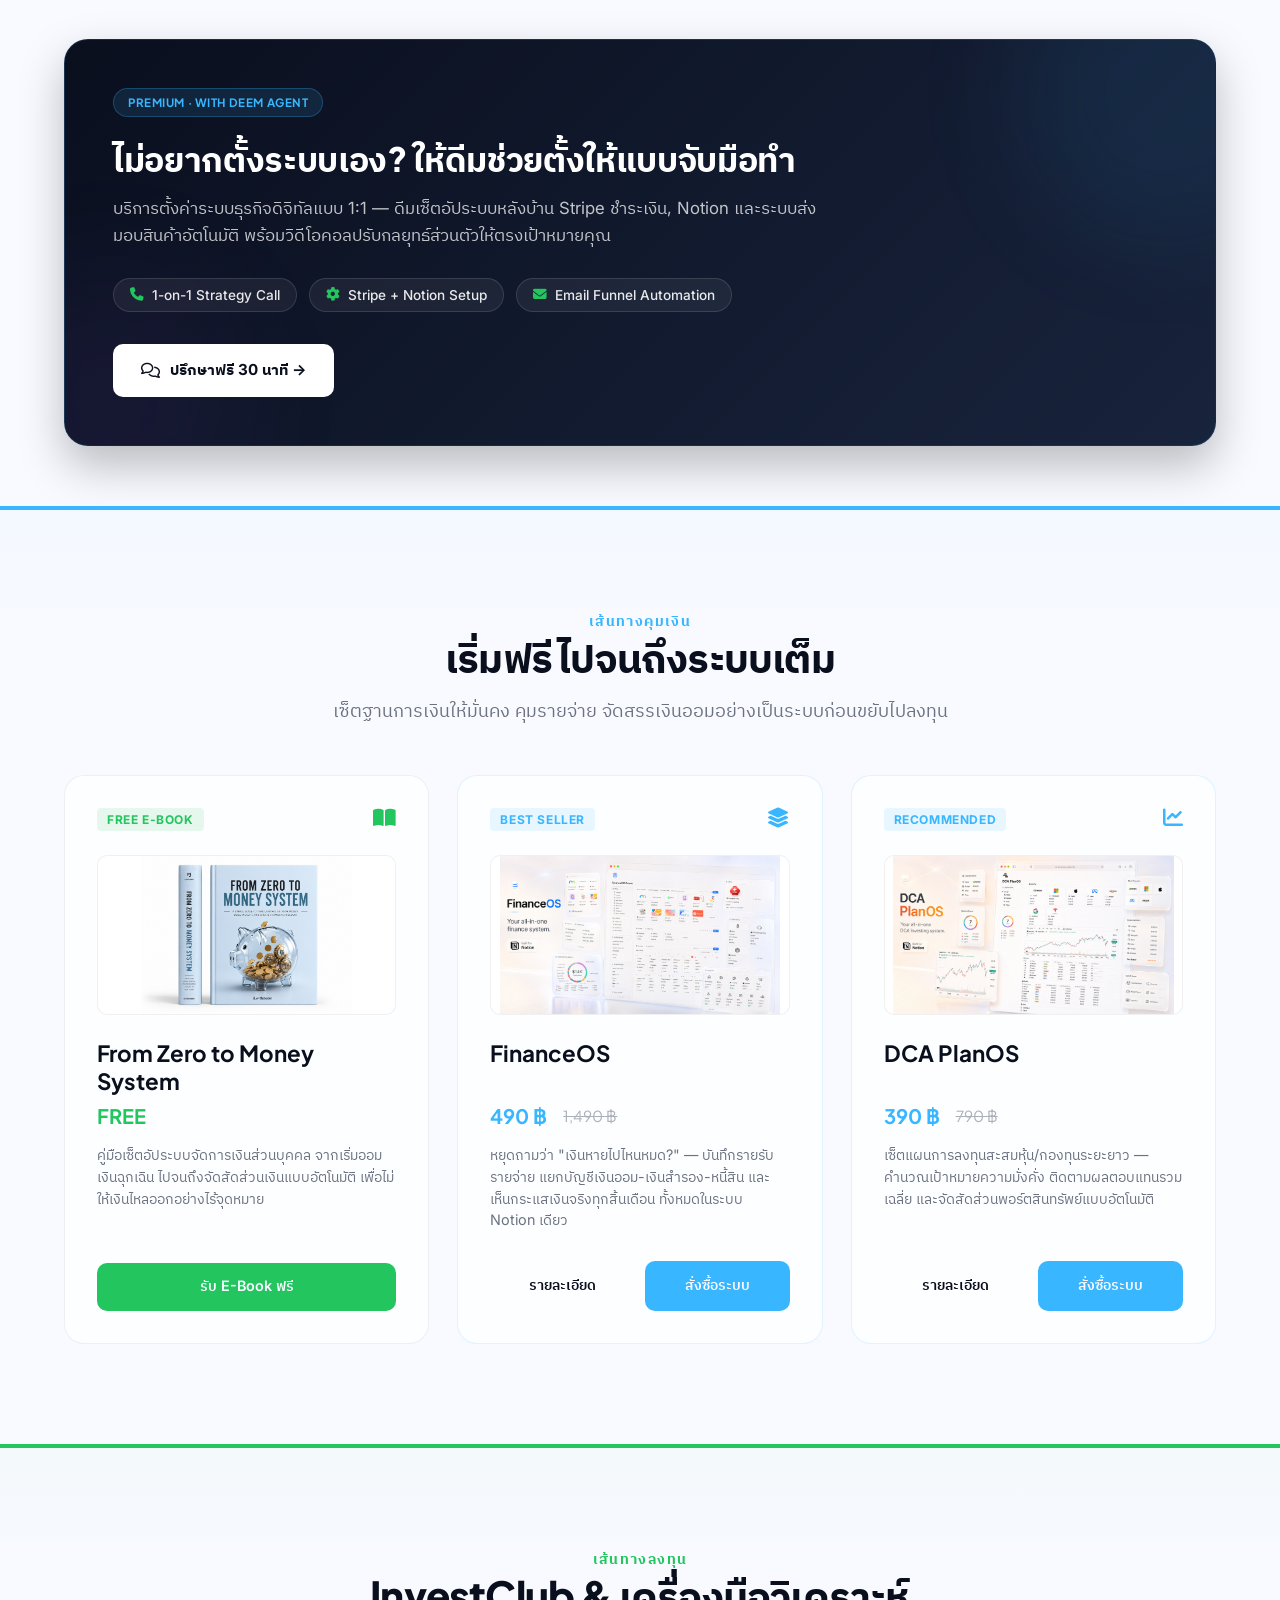
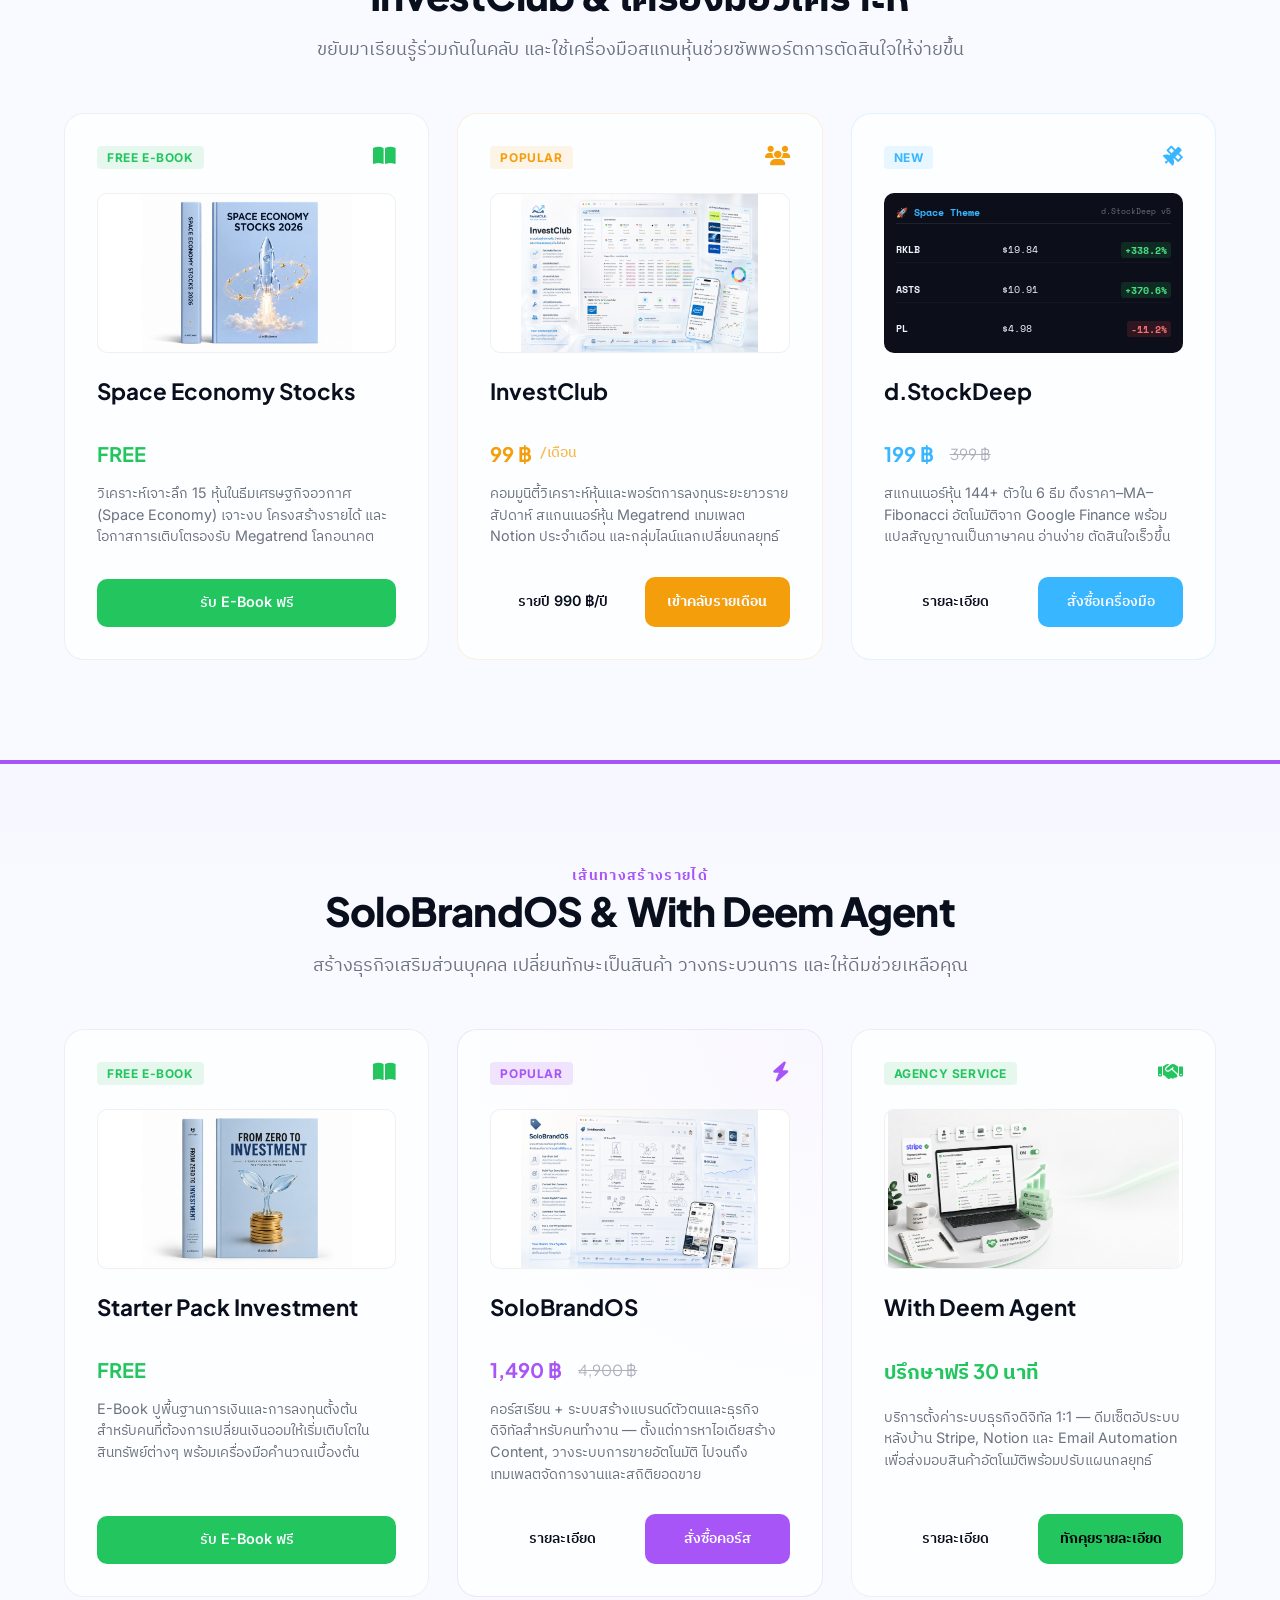
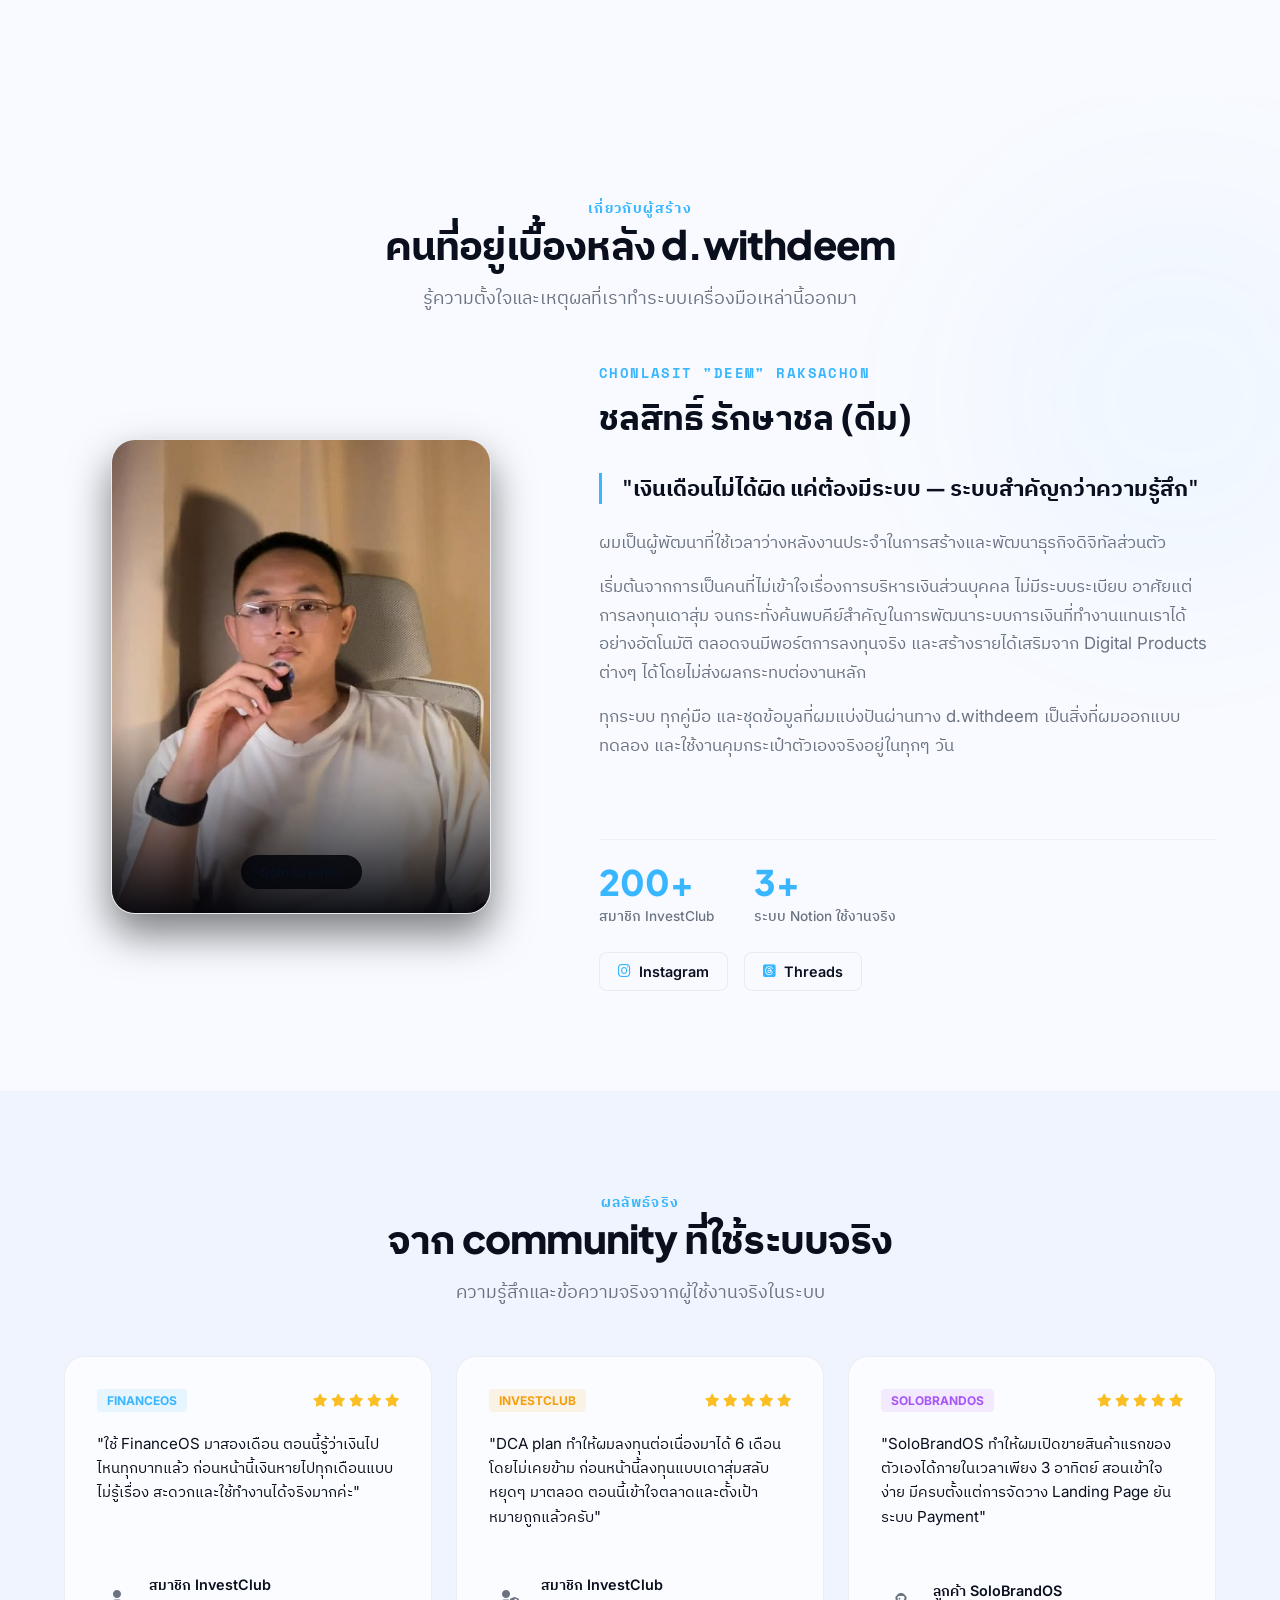
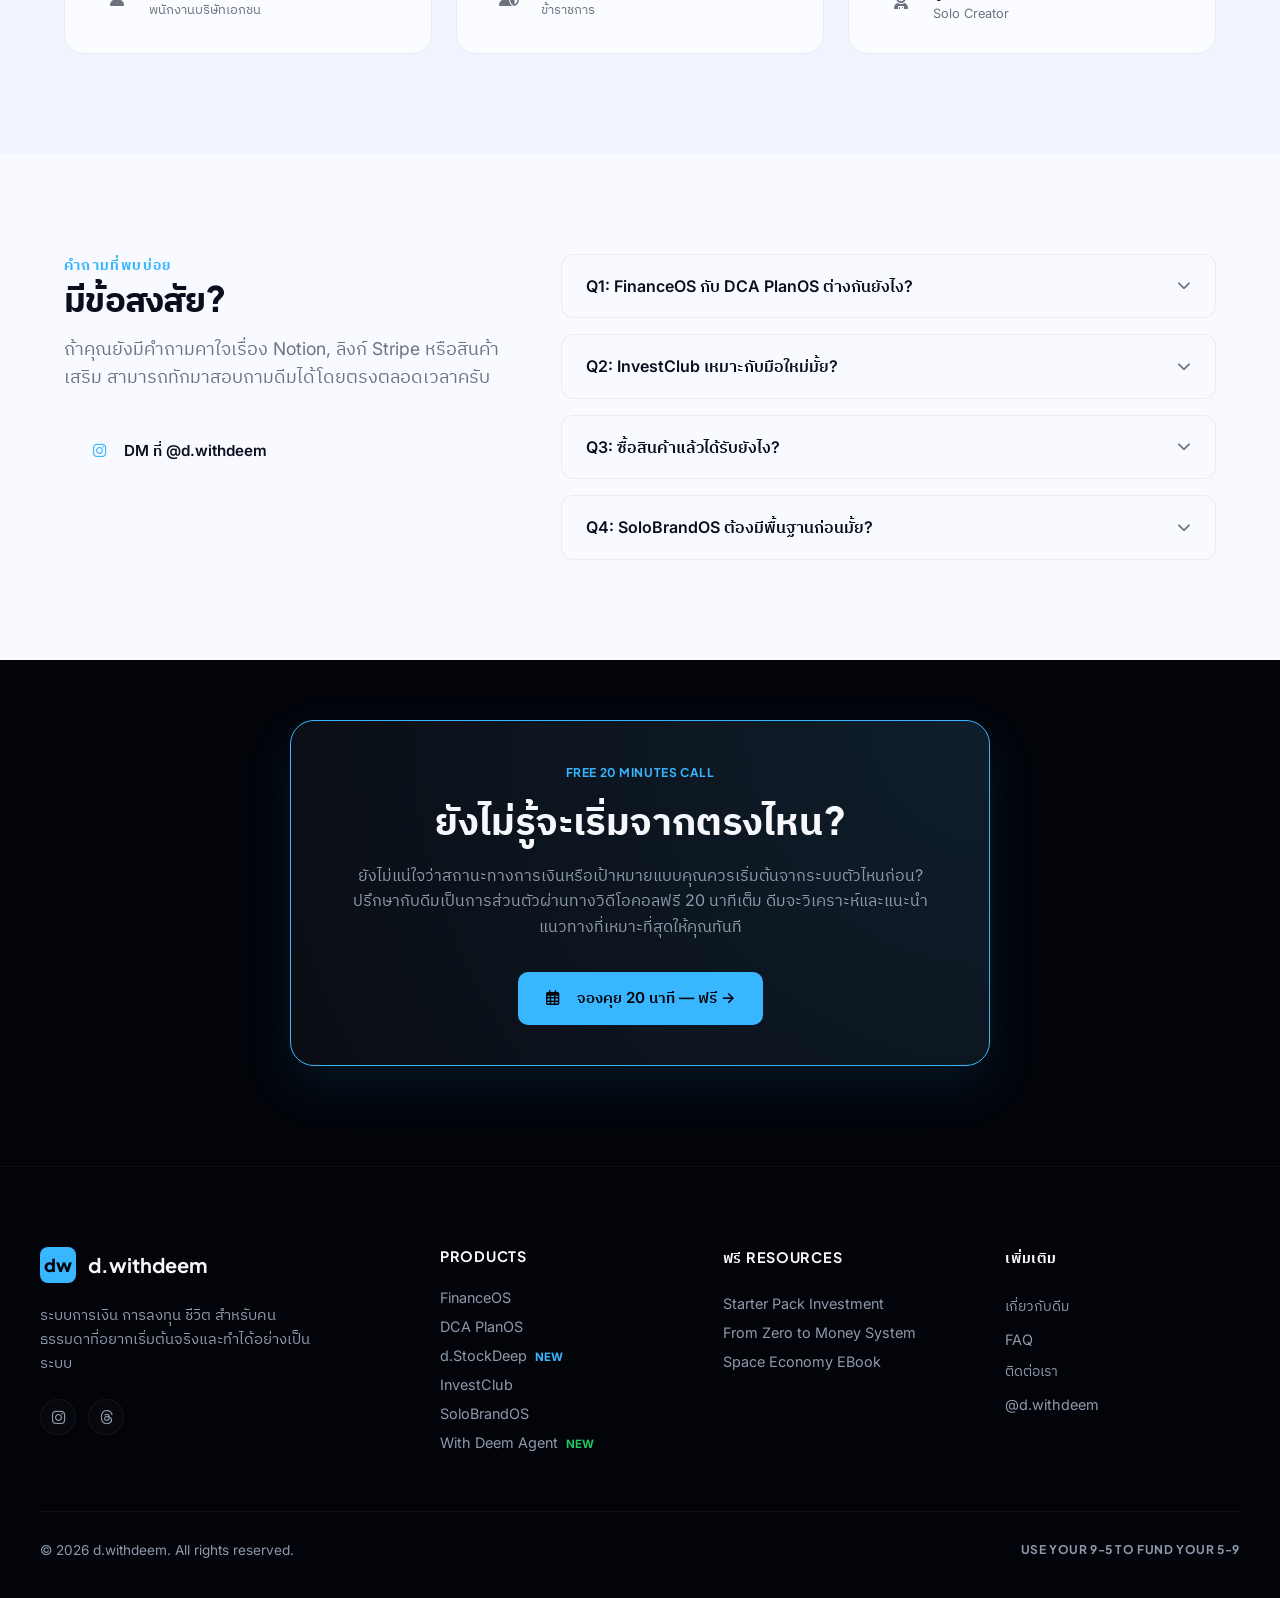
==== commit 7f8f300f: "Add files via upload" ====
--- a/index.html
+++ b/index.html
@@ -22,7 +22,7 @@
   
   <!-- Core Stylesheet (Referenced from parent directory) -->
   <meta name="color-scheme" content="light dark">
-  <link rel="stylesheet" href="../styles.css">
+  <link rel="stylesheet" href="styles.css">
 
   <!-- v3 Style Overrides to preserve styles.css while applying the new layout structure -->
   <style>
@@ -521,7 +521,7 @@
           <h3>คุมเงินให้อยู่</h3>
           <p>จัดระบบรายรับ-รายจ่าย เงินออม เงินสำรองฉุกเฉิน และเห็นภาพกระแสเงินสดรายเดือนอย่างชัดเจนในระบบเดียว</p>
           <div class="path-mini-mockup">
-            <img src="../img/FinanceOS.png" alt="FinanceOS Mockup">
+            <img src="img/FinanceOS.png" alt="FinanceOS Mockup">
           </div>
           <span class="path-btn-link">เริ่มจาก FinanceOS →</span>
         </a>
@@ -534,7 +534,7 @@
           <h3>ให้เงินทำงาน</h3>
           <p>เข้าร่วมคอมมูนิตี้นักลงทุนระยะยาว วางระบบ DCA สะสมหุ้น/กองทุน และวิเคราะห์เจาะลึกหุ้น Megatrend</p>
           <div class="path-mini-mockup">
-            <img src="../img/InvestClub.png" alt="InvestClub Mockup">
+            <img src="img/InvestClub.png" alt="InvestClub Mockup">
           </div>
           <span class="path-btn-link">เริ่มจาก InvestClub →</span>
         </a>
@@ -547,7 +547,7 @@
           <h3>สร้างรายได้เสริม</h3>
           <p>เปลี่ยนความรู้และตัวตนเป็น Digital Product และเซ็ตอัประบบขายอัตโนมัติ 24 ชั่วโมงโดยไม่กระทบงานหลัก</p>
           <div class="path-mini-mockup">
-            <img src="../img/SoloBrandOS.png" alt="SoloBrandOS Mockup">
+            <img src="img/SoloBrandOS.png" alt="SoloBrandOS Mockup">
           </div>
           <span class="path-btn-link">เริ่มจาก SoloBrandOS →</span>
         </a>
@@ -602,7 +602,7 @@
             <i class="fa-solid fa-book-open color-green" style="font-size: 1.25rem;"></i>
           </div>
           <div class="card-thumbnail-container" style="background: #ffffff;">
-            <img src="../img/From Zero to Money System.png" alt="From Zero to Money System E-Book" style="width:100%;height:100%;object-fit:contain;">
+            <img src="img/From Zero to Money System.png" alt="From Zero to Money System E-Book" style="width:100%;height:100%;object-fit:contain;">
           </div>
           <h3 class="card-title">From Zero to Money System</h3>
           <div class="card-price color-green">FREE</div>
@@ -619,7 +619,7 @@
             <i class="fa-solid fa-layer-group color-blue" style="font-size: 1.25rem;"></i>
           </div>
           <div class="card-thumbnail-container" style="background: #ffffff;">
-            <img src="../img/FinanceOS.png" alt="FinanceOS Mockup" style="width:100%;height:100%;object-fit:contain;">
+            <img src="img/FinanceOS.png" alt="FinanceOS Mockup" style="width:100%;height:100%;object-fit:contain;">
           </div>
           <h3 class="card-title">FinanceOS</h3>
           <div class="card-price color-blue">
@@ -639,7 +639,7 @@
             <i class="fa-solid fa-chart-line color-blue" style="font-size: 1.25rem;"></i>
           </div>
           <div class="card-thumbnail-container" style="background: #ffffff;">
-            <img src="../img/DCAPLANOS.png" alt="DCA PlanOS Mockup" style="width:100%;height:100%;object-fit:contain;">
+            <img src="img/DCAPLANOS.png" alt="DCA PlanOS Mockup" style="width:100%;height:100%;object-fit:contain;">
           </div>
           <h3 class="card-title">DCA PlanOS</h3>
           <div class="card-price color-blue">
@@ -672,7 +672,7 @@
             <i class="fa-solid fa-book-open color-green" style="font-size: 1.25rem;"></i>
           </div>
           <div class="card-thumbnail-container" style="background: #ffffff;">
-            <img src="../img/Space Economy Stocks E-Book.png" alt="Space Economy Stocks E-Book" style="width:100%;height:100%;object-fit:contain;">
+            <img src="img/Space Economy Stocks E-Book.png" alt="Space Economy Stocks E-Book" style="width:100%;height:100%;object-fit:contain;">
           </div>
           <h3 class="card-title">Space Economy Stocks</h3>
           <div class="card-price color-green">FREE</div>
@@ -689,7 +689,7 @@
             <i class="fa-solid fa-users color-amber" style="font-size: 1.25rem;"></i>
           </div>
           <div class="card-thumbnail-container" style="background: #ffffff;">
-            <img src="../img/InvestClub.png" alt="InvestClub Mockup" style="width:100%;height:100%;object-fit:contain;">
+            <img src="img/InvestClub.png" alt="InvestClub Mockup" style="width:100%;height:100%;object-fit:contain;">
           </div>
           <h3 class="card-title">InvestClub</h3>
           <div class="card-price color-amber">
@@ -737,7 +737,7 @@
           </div>
           <p class="card-desc">สแกนเนอร์หุ้น 144+ ตัวใน 6 ธีม ดึงราคา–MA–Fibonacci อัตโนมัติจาก Google Finance พร้อมแปลสัญญาณเป็นภาษาคน อ่านง่าย ตัดสินใจเร็วขึ้น</p>
           <div class="card-actions-2">
-            <a href="../stock-deep.html" class="btn btn-secondary btn-sm" style="justify-content: center;">รายละเอียด</a>
+            <a href="stock-deep.html" class="btn btn-secondary btn-sm" style="justify-content: center;">รายละเอียด</a>
             <a href="https://buy.stripe.com/3cI7sE3nu6pw4Pkaa9cfK0j" target="_blank" rel="noopener noreferrer" class="btn btn-primary btn-sm" style="justify-content: center;">สั่งซื้อเครื่องมือ</a>
           </div>
         </div>
@@ -762,7 +762,7 @@
             <i class="fa-solid fa-book-open color-green" style="font-size: 1.25rem;"></i>
           </div>
           <div class="card-thumbnail-container" style="background: #ffffff;">
-            <img src="../img/From Zero to Investment.png" alt="Starter Pack Investment E-Book" style="width:100%;height:100%;object-fit:contain;">
+            <img src="img/From Zero to Investment.png" alt="Starter Pack Investment E-Book" style="width:100%;height:100%;object-fit:contain;">
           </div>
           <h3 class="card-title">Starter Pack Investment</h3>
           <div class="card-price color-green">FREE</div>
@@ -779,7 +779,7 @@
             <i class="fa-solid fa-bolt color-purple" style="font-size: 1.25rem;"></i>
           </div>
           <div class="card-thumbnail-container" style="background: #ffffff; position: relative; z-index: 2;">
-            <img src="../img/SoloBrandOS.png" alt="SoloBrandOS Mockup" style="width:100%;height:100%;object-fit:contain;">
+            <img src="img/SoloBrandOS.png" alt="SoloBrandOS Mockup" style="width:100%;height:100%;object-fit:contain;">
           </div>
           <h3 class="card-title" style="position: relative; z-index: 2;">SoloBrandOS</h3>
           <div class="card-price color-purple" style="position: relative; z-index: 2;">
@@ -799,13 +799,13 @@
             <i class="fa-solid fa-handshake color-green" style="font-size: 1.25rem;"></i>
           </div>
           <div class="card-thumbnail-container" style="background: #ffffff;">
-            <img src="../img/WithDeemAgent.png" alt="Withdeem Agency Setup Service Mockup" style="width:100%;height:100%;object-fit:contain;">
+            <img src="img/WithDeemAgent.png" alt="Withdeem Agency Setup Service Mockup" style="width:100%;height:100%;object-fit:contain;">
           </div>
           <h3 class="card-title">With Deem Agent</h3>
           <div class="card-price color-green">ปรึกษาฟรี 30 นาที</div>
           <p class="card-desc">บริการตั้งค่าระบบธุรกิจดิจิทัล 1:1 — ดีมเซ็ตอัประบบหลังบ้าน Stripe, Notion และ Email Automation เพื่อส่งมอบสินค้าอัตโนมัติพร้อมปรับแผนกลยุทธ์</p>
           <div class="card-actions-2">
-            <a href="../dream-agent.html" class="btn btn-secondary btn-sm" style="justify-content: center;">รายละเอียด</a>
+            <a href="dream-agent.html" class="btn btn-secondary btn-sm" style="justify-content: center;">รายละเอียด</a>
             <a href="https://instagram.com/d.withdeem" target="_blank" rel="noopener noreferrer" class="btn btn-primary btn-sm" style="justify-content: center; background: var(--accent-green); color: #02040A; border-color: var(--accent-green); font-weight: bold;">ทักคุยรายละเอียด</a>
           </div>
         </div>
@@ -828,7 +828,7 @@
         <div class="about-left reveal delay-1">
           <div class="about-image-container">
             <div class="about-image-gradient"></div>
-            <img src="../img/Deem.jpg" alt="ชลสิทธิ์ รักษาชล (ดีม)" style="width: 100%; height: 100%; object-fit: cover;">
+            <img src="img/Deem.jpg" alt="ชลสิทธิ์ รักษาชล (ดีม)" style="width: 100%; height: 100%; object-fit: cover;">
             <div class="about-photo-badge">Solo Creator</div>
           </div>
         </div>
@@ -1084,10 +1084,10 @@
           <div class="footer-links">
             <a href="https://financeos-dwithdeem.framer.website/" target="_blank" rel="noopener noreferrer">FinanceOS</a>
             <a href="https://buy.stripe.com/6oUeV69LS9BIepU0zzcfK05" target="_blank" rel="noopener noreferrer">DCA PlanOS</a>
-            <a href="../stock-deep.html">d.StockDeep <span style="font-size: 0.72rem; color: var(--accent-blue); font-weight: bold; margin-left: 4px;">NEW</span></a>
+            <a href="stock-deep.html">d.StockDeep <span style="font-size: 0.72rem; color: var(--accent-blue); font-weight: bold; margin-left: 4px;">NEW</span></a>
             <a href="#invest">InvestClub</a>
             <a href="solobrandos.html">SoloBrandOS</a>
-            <a href="../dream-agent.html">With Deem Agent <span style="font-size: 0.72rem; color: var(--accent-green); font-weight: bold; margin-left: 4px;">NEW</span></a>
+            <a href="dream-agent.html">With Deem Agent <span style="font-size: 0.72rem; color: var(--accent-green); font-weight: bold; margin-left: 4px;">NEW</span></a>
           </div>
         </div>
 
@@ -1122,6 +1122,6 @@
   </footer>
 
   <!-- Scripts -->
-  <script src="../app.js"></script>
+  <script src="app.js"></script>
 </body>
 </html>
--- a/styles.css
+++ b/styles.css
@@ -0,0 +1,2540 @@
+/* --- Fonts Import --- */
+@import url('https://fonts.googleapis.com/css2?family=IBM+Plex+Sans+Thai:wght@300;400;500;600;700&family=Inter:wght@300;400;500;600;700&family=Plus+Jakarta+Sans:wght@400;500;600;700;800&family=Space+Mono:wght@400;700&display=swap');
+
+/* --- Design Tokens --- */
+:root {
+  /* Color Palette */
+  --bg-dark: #F8FAFF;
+  --bg-alt: #EFF4FF;
+  --bg-card: rgba(255, 255, 255, 0.72);
+  --bg-card-hover: rgba(255, 255, 255, 0.85);
+  --text-main: #0A0F1E;
+  --text-muted: #6B7280;
+  --text-muted-light: #9CA3AF;
+  
+  /* Accent Colors */
+  --accent-blue: #38B6FF;
+  --accent-blue-rgb: 56, 182, 255;
+  --accent-green: #22C55E;
+  --accent-green-rgb: 34, 197, 94;
+  --accent-amber: #F59E0B;
+  --accent-amber-rgb: 245, 158, 11;
+  --accent-purple: #A855F7;
+  --accent-purple-rgb: 168, 85, 247;
+  
+  /* Typography */
+  --font-headings: 'Plus Jakarta Sans', 'IBM Plex Sans Thai', sans-serif;
+  --font-body: 'Inter', 'IBM Plex Sans Thai', sans-serif;
+  --font-mono: 'Space Mono', monospace;
+
+  /* Card and Shadows */
+  --border-radius-lg: 20px;
+  --border-radius-sm: 10px;
+  --glass-border: rgba(0, 0, 0, 0.06);
+  --glass-border-subtle: rgba(0, 0, 0, 0.04);
+  --glass-border-white: rgba(255, 255, 255, 0.9);
+  --glass-shadow: rgba(0, 0, 0, 0.04);
+  --glass-shadow-hover: rgba(0, 0, 0, 0.08);
+  --transition-smooth: all 0.3s ease;
+  --transition-fast: all 0.2s ease;
+  
+  color-scheme: light dark;
+}
+
+@media (prefers-color-scheme: dark) {
+  :root {
+    --bg-dark: #030712;
+    --bg-alt: #0B0F19;
+    --bg-card: rgba(15, 23, 42, 0.65);
+    --bg-card-hover: rgba(30, 41, 59, 0.75);
+    --text-main: #EFF6FF;
+    --text-muted: #94A3B8;
+    --text-muted-light: #64748B;
+    --glass-border: rgba(255, 255, 255, 0.08);
+    --glass-border-subtle: rgba(255, 255, 255, 0.04);
+    --glass-border-white: rgba(15, 23, 42, 0.9);
+    --glass-shadow: rgba(0, 0, 0, 0.35);
+    --glass-shadow-hover: rgba(0, 0, 0, 0.55);
+  }
+}
+
+/* --- Global Reset --- */
+* {
+  box-sizing: border-box;
+  margin: 0;
+  padding: 0;
+  -webkit-font-smoothing: antialiased;
+  -moz-osx-font-smoothing: grayscale;
+}
+
+html {
+  scroll-behavior: smooth;
+  background-color: var(--bg-dark);
+  color: var(--text-main);
+  font-family: var(--font-body);
+  font-size: 16px;
+}
+
+body {
+  overflow-x: hidden;
+}
+
+a {
+  text-decoration: none;
+  color: inherit;
+  transition: var(--transition-fast);
+}
+
+button {
+  font-family: inherit;
+  border: none;
+  background: none;
+  cursor: pointer;
+}
+
+ul {
+  list-style: none;
+}
+
+/* --- Utility Components --- */
+
+/* Badge */
+.eyebrow-badge {
+  display: inline-flex;
+  align-items: center;
+  gap: 8px;
+  padding: 6px 14px;
+  border-radius: 9999px;
+  font-size: 0.75rem;
+  font-weight: 700;
+  letter-spacing: 0.05em;
+  text-transform: uppercase;
+  font-family: var(--font-headings);
+  margin-bottom: 20px;
+}
+
+.eyebrow-badge.blue {
+  border: 1px solid var(--accent-blue);
+  color: var(--accent-blue);
+  background: rgba(var(--accent-blue-rgb), 0.05);
+}
+
+.eyebrow-badge.green {
+  border: 1px solid var(--accent-green);
+  color: var(--accent-green);
+  background: rgba(var(--accent-green-rgb), 0.05);
+}
+
+.eyebrow-badge.amber {
+  border: 1px solid var(--accent-amber);
+  color: var(--accent-amber);
+  background: rgba(var(--accent-amber-rgb), 0.05);
+}
+
+.eyebrow-badge.purple {
+  border: 1px solid var(--accent-purple);
+  color: var(--accent-purple);
+  background: rgba(var(--accent-purple-rgb), 0.05);
+}
+
+.badge-dot {
+  width: 6px;
+  height: 6px;
+  border-radius: 50%;
+  position: relative;
+}
+
+.blue .badge-dot {
+  background-color: var(--accent-blue);
+  box-shadow: 0 0 8px var(--accent-blue);
+  animation: pulse-dot 1.5s infinite;
+}
+
+.green .badge-dot {
+  background-color: var(--accent-green);
+  box-shadow: 0 0 8px var(--accent-green);
+  animation: pulse-dot 1.5s infinite;
+}
+
+.amber .badge-dot {
+  background-color: var(--accent-amber);
+  box-shadow: 0 0 8px var(--accent-amber);
+  animation: pulse-dot 1.5s infinite;
+}
+
+.purple .badge-dot {
+  background-color: var(--accent-purple);
+  box-shadow: 0 0 8px var(--accent-purple);
+  animation: pulse-dot 1.5s infinite;
+}
+
+@keyframes pulse-dot {
+  0% {
+    transform: scale(0.85);
+    opacity: 0.5;
+  }
+  50% {
+    transform: scale(1.2);
+    opacity: 1;
+  }
+  100% {
+    transform: scale(0.85);
+    opacity: 0.5;
+  }
+}
+
+/* Sections */
+.section {
+  padding: 100px 24px;
+  max-width: 1200px;
+  margin: 0 auto;
+  position: relative;
+}
+
+.section-header {
+  margin-bottom: 50px;
+  text-align: center;
+  max-width: 700px;
+  margin-left: auto;
+  margin-right: auto;
+}
+
+.section-header.left-align {
+  text-align: left;
+  margin-left: 0;
+  margin-right: 0;
+  max-width: 100%;
+}
+
+.section-eyebrow {
+  color: var(--accent-blue);
+  text-transform: uppercase;
+  font-family: var(--font-headings);
+  font-size: 0.85rem;
+  letter-spacing: 0.1em;
+  margin-bottom: 12px;
+  font-weight: 700;
+}
+
+.section-title {
+  font-family: var(--font-headings);
+  font-size: 2.5rem;
+  font-weight: 800;
+  line-height: 1.2;
+  margin-bottom: 16px;
+  letter-spacing: -0.02em;
+}
+
+.section-subtitle {
+  color: var(--text-muted);
+  font-size: 1.1rem;
+  line-height: 1.6;
+}
+
+/* Buttons */
+.btn {
+  display: inline-flex;
+  align-items: center;
+  justify-content: center;
+  gap: 10px;
+  padding: 14px 28px;
+  border-radius: var(--border-radius-sm);
+  font-weight: 600;
+  font-size: 0.95rem;
+  transition: var(--transition-smooth);
+}
+
+.btn-primary {
+  background-color: var(--accent-blue);
+  color: var(--bg-dark);
+}
+
+.btn-primary:hover {
+  background-color: #61C5FF;
+  transform: translateY(-2px);
+  box-shadow: 0 8px 24px rgba(var(--accent-blue-rgb), 0.35);
+}
+
+.btn-secondary {
+  border: 1px solid rgba(255, 255, 255, 0.15);
+  color: var(--text-main);
+  background: rgba(255, 255, 255, 0.02);
+}
+
+.btn-secondary:hover {
+  border-color: rgba(255, 255, 255, 0.5);
+  background: rgba(255, 255, 255, 0.05);
+  transform: translateY(-2px);
+}
+
+.btn-green {
+  background-color: var(--accent-green);
+  color: var(--bg-dark);
+}
+
+.btn-green:hover {
+  background-color: #4ADE80;
+  transform: translateY(-2px);
+  box-shadow: 0 8px 24px rgba(var(--accent-green-rgb), 0.35);
+}
+
+.btn-amber {
+  background-color: var(--accent-amber);
+  color: var(--bg-dark);
+}
+
+.btn-amber:hover {
+  background-color: #FBBF24;
+  transform: translateY(-2px);
+  box-shadow: 0 8px 24px rgba(var(--accent-amber-rgb), 0.35);
+}
+
+.btn-purple {
+  background-color: var(--accent-purple);
+  color: var(--text-main);
+}
+
+.btn-purple:hover {
+  background-color: #C084FC;
+  transform: translateY(-2px);
+  box-shadow: 0 8px 24px rgba(var(--accent-purple-rgb), 0.35);
+}
+
+.btn-blue {
+  background-color: var(--accent-blue);
+  color: var(--bg-dark);
+}
+
+.btn-blue:hover {
+  background-color: #60C9FF;
+  transform: translateY(-2px);
+  box-shadow: 0 8px 24px rgba(var(--accent-blue-rgb), 0.35);
+}
+
+.btn-disabled {
+  background-color: rgba(255, 255, 255, 0.05);
+  color: rgba(255, 255, 255, 0.2);
+  border: 1px solid rgba(255, 255, 255, 0.05);
+  cursor: not-allowed;
+  pointer-events: none;
+}
+
+/* Accent Color Modifiers */
+.color-blue { color: var(--accent-blue); }
+.color-green { color: var(--accent-green); }
+.color-amber { color: var(--accent-amber); }
+.color-purple { color: var(--accent-purple); }
+
+/* --- 1. Navigation Bar --- */
+.nav-wrapper {
+  position: sticky;
+  top: 0;
+  left: 0;
+  width: 100%;
+  z-index: 1000;
+  backdrop-filter: blur(20px) saturate(180%);
+  -webkit-backdrop-filter: blur(20px) saturate(180%);
+  background: rgba(255, 255, 255, 0.82);
+  border-bottom: 1px solid var(--glass-border);
+  transition: var(--transition-smooth);
+}
+@media (prefers-color-scheme: dark) {
+  .nav-wrapper {
+    background: rgba(3, 7, 18, 0.82);
+  }
+}
+
+.nav-container {
+  display: flex;
+  justify-content: space-between;
+  align-items: center;
+  height: 80px;
+  max-width: 1200px;
+  margin: 0 auto;
+  padding: 0 24px;
+}
+
+.logo-link {
+  display: flex;
+  align-items: center;
+  gap: 12px;
+}
+
+.logo-mark {
+  background-color: var(--accent-blue);
+  color: var(--bg-dark);
+  font-family: var(--font-headings);
+  font-weight: 800;
+  font-size: 1.1rem;
+  width: 36px;
+  height: 36px;
+  display: flex;
+  align-items: center;
+  justify-content: center;
+  border-radius: 8px;
+}
+
+.logo-text {
+  font-family: var(--font-headings);
+  font-weight: 700;
+  font-size: 1.25rem;
+  color: var(--text-main);
+}
+
+.nav-menu {
+  display: flex;
+  gap: 32px;
+}
+
+.nav-menu a {
+  font-size: 0.95rem;
+  font-weight: 500;
+  color: var(--text-muted);
+}
+
+.nav-menu a:hover {
+  color: var(--accent-blue);
+}
+
+.nav-cta .btn {
+  padding: 10px 20px;
+  font-size: 0.85rem;
+}
+
+/* Burger Menu Mobile */
+.burger-menu {
+  display: none;
+  flex-direction: column;
+  gap: 6px;
+  width: 24px;
+  height: 24px;
+  justify-content: center;
+  z-index: 1001;
+}
+
+.burger-line {
+  width: 100%;
+  height: 2px;
+  background-color: var(--text-main);
+  border-radius: 2px;
+  transition: var(--transition-fast);
+}
+
+.burger-menu.active .burger-line:nth-child(1) {
+  transform: translateY(8px) rotate(45deg);
+}
+
+.burger-menu.active .burger-line:nth-child(2) {
+  opacity: 0;
+}
+
+.burger-menu.active .burger-line:nth-child(3) {
+  transform: translateY(-8px) rotate(-45deg);
+}
+
+/* --- 2. Hero Section --- */
+.hero-section {
+  padding-top: 180px;
+  padding-bottom: 80px;
+  text-align: center;
+}
+
+.hero-content {
+  max-width: 850px;
+  margin: 0 auto;
+}
+
+.hero-title {
+  font-family: var(--font-headings);
+  font-size: 4rem;
+  font-weight: 800;
+  line-height: 1.15;
+  margin-bottom: 24px;
+  letter-spacing: -0.03em;
+}
+
+.hero-subtitle {
+  color: var(--text-muted);
+  font-size: 1.25rem;
+  line-height: 1.6;
+  max-width: 650px;
+  margin: 0 auto 40px auto;
+}
+
+.hero-actions {
+  display: flex;
+  gap: 16px;
+  justify-content: center;
+  margin-bottom: 60px;
+}
+
+/* Stats Bar */
+.stats-bar {
+  display: grid;
+  grid-template-columns: repeat(3, 1fr);
+  border: 1px solid var(--glass-border);
+  background: rgba(255, 255, 255, 0.02);
+  border-radius: var(--border-radius-lg);
+  padding: 24px;
+  max-width: 700px;
+  margin: 0 auto;
+  backdrop-filter: blur(10px);
+}
+
+.stat-item {
+  text-align: center;
+  border-right: 1px solid var(--glass-border);
+}
+
+.stat-item:last-child {
+  border-right: none;
+}
+
+.stat-number {
+  font-family: var(--font-headings);
+  font-size: 2.25rem;
+  font-weight: 800;
+  color: var(--accent-blue);
+  margin-bottom: 6px;
+}
+
+.stat-label {
+  color: var(--text-muted);
+  font-size: 0.85rem;
+  font-weight: 500;
+}
+
+/* --- 3. Trust Bar --- */
+.trust-bar-section {
+  padding: 40px 24px;
+  border-top: 1px solid var(--glass-border);
+  border-bottom: 1px solid var(--glass-border);
+  background: rgba(255, 255, 255, 0.01);
+  overflow: hidden;
+}
+
+.trust-ticker-container {
+  max-width: 1200px;
+  margin: 0 auto;
+  position: relative;
+}
+
+.trust-ticker {
+  display: flex;
+  justify-content: space-around;
+  align-items: center;
+  flex-wrap: wrap;
+  gap: 32px;
+}
+
+.trust-item {
+  display: flex;
+  align-items: center;
+  gap: 10px;
+  color: var(--text-muted);
+  font-weight: 600;
+  font-size: 0.9rem;
+  letter-spacing: 0.05em;
+  text-transform: uppercase;
+}
+
+.trust-icon {
+  color: var(--accent-blue);
+  font-size: 1.1rem;
+}
+
+/* --- Cards Grid System --- */
+.card-grid {
+  display: grid;
+  grid-template-columns: repeat(3, 1fr);
+  gap: 24px;
+}
+
+.card {
+  background-color: var(--bg-card);
+  border: 1px solid var(--glass-border);
+  border-radius: var(--border-radius-lg);
+  padding: 32px;
+  display: flex;
+  flex-direction: column;
+  height: 100%;
+  transition: var(--transition-smooth);
+  position: relative;
+  overflow: hidden;
+}
+
+.card:hover {
+  transform: translateY(-6px);
+  background-color: var(--bg-card-hover);
+  border-color: rgba(255, 255, 255, 0.1);
+  box-shadow: 0 20px 40px var(--glass-shadow);
+}
+
+.card::before {
+  content: '';
+  position: absolute;
+  top: 0;
+  left: 0;
+  width: 100%;
+  height: 2px;
+  opacity: 0;
+  transition: var(--transition-smooth);
+}
+
+.card.blue-border:hover::before {
+  background: linear-gradient(90deg, transparent, var(--accent-blue), transparent);
+  opacity: 1;
+}
+
+.card.green-border:hover::before {
+  background: linear-gradient(90deg, transparent, var(--accent-green), transparent);
+  opacity: 1;
+}
+
+.card.amber-border:hover::before {
+  background: linear-gradient(90deg, transparent, var(--accent-amber), transparent);
+  opacity: 1;
+}
+
+.card.purple-border:hover::before {
+  background: linear-gradient(90deg, transparent, var(--accent-purple), transparent);
+  opacity: 1;
+}
+
+.card-top {
+  display: flex;
+  justify-content: space-between;
+  align-items: flex-start;
+  margin-bottom: 24px;
+}
+
+.card-badge {
+  font-size: 0.75rem;
+  font-weight: 700;
+  padding: 4px 10px;
+  border-radius: 4px;
+  text-transform: uppercase;
+  letter-spacing: 0.05em;
+}
+
+.card-badge.green {
+  background: rgba(var(--accent-green-rgb), 0.1);
+  color: var(--accent-green);
+}
+
+.card-badge.blue {
+  background: rgba(var(--accent-blue-rgb), 0.1);
+  color: var(--accent-blue);
+}
+
+.card-badge.amber {
+  background: rgba(var(--accent-amber-rgb), 0.1);
+  color: var(--accent-amber);
+}
+
+.card-thumbnail-container {
+  width: 100%;
+  height: 160px;
+  border-radius: var(--border-radius-sm);
+  background: rgba(255, 255, 255, 0.02);
+  border: 1px solid var(--glass-border);
+  margin-bottom: 24px;
+  display: flex;
+  align-items: center;
+  justify-content: center;
+  overflow: hidden;
+  position: relative;
+}
+
+/* Premium Dashboard UI Mockups in CSS */
+.dashboard-mockup {
+  width: 85%;
+  height: 85%;
+  background: #0D111A;
+  border: 1px solid rgba(255, 255, 255, 0.08);
+  border-radius: 6px;
+  padding: 10px;
+  display: flex;
+  flex-direction: column;
+  gap: 8px;
+}
+
+.mockup-header {
+  display: flex;
+  gap: 4px;
+  align-items: center;
+  border-bottom: 1px solid rgba(255, 255, 255, 0.05);
+  padding-bottom: 6px;
+}
+
+.mockup-dot {
+  width: 6px;
+  height: 6px;
+  border-radius: 50%;
+  background: rgba(255, 255, 255, 0.2);
+}
+
+.mockup-content {
+  display: flex;
+  flex-direction: column;
+  gap: 6px;
+}
+
+.mockup-row {
+  display: flex;
+  gap: 6px;
+  width: 100%;
+}
+
+.mockup-bar {
+  height: 6px;
+  border-radius: 3px;
+  background: rgba(255, 255, 255, 0.08);
+}
+
+.mockup-bar.short { width: 40%; }
+.mockup-bar.med { width: 65%; }
+.mockup-bar.long { width: 90%; }
+.mockup-bar.accent-b { background: rgba(var(--accent-blue-rgb), 0.3); }
+.mockup-bar.accent-g { background: rgba(var(--accent-green-rgb), 0.3); }
+.mockup-bar.accent-a { background: rgba(var(--accent-amber-rgb), 0.3); }
+
+.mockup-grid-2 {
+  display: grid;
+  grid-template-columns: 1fr 1fr;
+  gap: 6px;
+}
+
+.mockup-box {
+  border: 1px dashed rgba(255, 255, 255, 0.08);
+  border-radius: 4px;
+  height: 35px;
+  display: flex;
+  align-items: center;
+  justify-content: center;
+}
+
+.card-title {
+  font-family: var(--font-headings);
+  font-size: 1.4rem;
+  font-weight: 700;
+  margin-bottom: 8px;
+}
+
+.card-price {
+  font-family: var(--font-headings);
+  font-size: 1.25rem;
+  font-weight: 700;
+  margin-bottom: 16px;
+}
+
+.card-desc {
+  color: var(--text-muted);
+  font-size: 0.9rem;
+  line-height: 1.5;
+  margin-bottom: 30px;
+  flex-grow: 1;
+}
+
+.card .btn {
+  width: 100%;
+  padding: 12px;
+  font-size: 0.9rem;
+}
+
+.card-actions-2 {
+  display: grid;
+  grid-template-columns: 1fr 1fr;
+  gap: 10px;
+  width: 100%;
+  margin-top: auto;
+}
+
+.btn-sm {
+  padding: 10px 8px;
+  font-size: 0.82rem;
+  font-weight: 600;
+  text-align: center;
+  border-radius: var(--border-radius-sm);
+  white-space: nowrap;
+}
+
+/* --- Horizontal Cards (Bundle, InvestClub, SoloBrandOS) --- */
+.horizontal-card {
+  background-color: var(--bg-card);
+  border: 1px solid var(--glass-border);
+  border-radius: var(--border-radius-lg);
+  display: grid;
+  grid-template-columns: 1.1fr 1.3fr;
+  overflow: hidden;
+  transition: var(--transition-smooth);
+  position: relative;
+}
+
+.horizontal-card:hover {
+  border-color: rgba(255, 255, 255, 0.1);
+  box-shadow: 0 30px 60px rgba(0, 0, 0, 0.6);
+  transform: translateY(-4px);
+}
+
+.horizontal-card.blue-border:hover {
+  box-shadow: 0 30px 60px rgba(var(--accent-blue-rgb), 0.05);
+}
+
+.horizontal-card.amber-border:hover {
+  box-shadow: 0 30px 60px rgba(var(--accent-amber-rgb), 0.05);
+}
+
+.horizontal-card.purple-border:hover {
+  box-shadow: 0 30px 60px rgba(var(--accent-purple-rgb), 0.05);
+}
+
+.horizontal-card::before {
+  content: '';
+  position: absolute;
+  top: 0;
+  left: 0;
+  height: 100%;
+  width: 4px;
+}
+
+.horizontal-card.blue-border::before { background-color: var(--accent-blue); }
+.horizontal-card.amber-border::before { background-color: var(--accent-amber); }
+.horizontal-card.purple-border::before { background-color: var(--accent-purple); }
+
+.h-card-left {
+  padding: 48px;
+  background: linear-gradient(135deg, rgba(255, 255, 255, 0.01), rgba(255, 255, 255, 0.03));
+  display: flex;
+  align-items: center;
+  justify-content: center;
+  border-right: 1px solid var(--glass-border);
+  position: relative;
+}
+
+.h-card-right {
+  padding: 48px;
+  display: flex;
+  flex-direction: column;
+  justify-content: center;
+}
+
+.h-card-tag {
+  font-family: var(--font-headings);
+  font-weight: 700;
+  font-size: 0.8rem;
+  letter-spacing: 0.05em;
+  text-transform: uppercase;
+  margin-bottom: 16px;
+  display: inline-flex;
+  align-items: center;
+  gap: 6px;
+}
+
+.h-card-title {
+  font-family: var(--font-headings);
+  font-size: 2.2rem;
+  font-weight: 800;
+  line-height: 1.2;
+  margin-bottom: 16px;
+  letter-spacing: -0.02em;
+}
+
+.h-card-desc {
+  color: var(--text-muted);
+  font-size: 1rem;
+  line-height: 1.6;
+  margin-bottom: 24px;
+}
+
+/* Feature tags inside cards */
+.pills-container {
+  display: flex;
+  flex-wrap: wrap;
+  gap: 10px;
+  margin-bottom: 24px;
+}
+
+.pill {
+  font-size: 0.8rem;
+  font-weight: 600;
+  padding: 6px 12px;
+  border-radius: 9999px;
+  border: 1px solid rgba(255, 255, 255, 0.08);
+  background: rgba(255, 255, 255, 0.02);
+  color: var(--text-main);
+}
+
+.h-card-pricing {
+  margin-bottom: 32px;
+  display: flex;
+  align-items: baseline;
+  gap: 12px;
+}
+
+.h-card-price-now {
+  font-family: var(--font-headings);
+  font-size: 2rem;
+  font-weight: 800;
+}
+
+.h-card-price-old {
+  color: var(--text-muted);
+  text-decoration: line-through;
+  font-size: 1.2rem;
+}
+
+/* List Checkmarks */
+.features-list {
+  display: grid;
+  grid-template-columns: 1fr 1fr;
+  gap: 12px;
+  margin-bottom: 32px;
+}
+
+.feature-item {
+  display: flex;
+  align-items: center;
+  gap: 8px;
+  font-size: 0.9rem;
+  font-weight: 500;
+}
+
+.feature-icon-check {
+  color: var(--accent-amber);
+  font-weight: bold;
+}
+
+/* Premium SVGs & CSS for Horizontal Cards */
+.bundle-visual-mockup {
+  position: relative;
+  width: 240px;
+  height: 240px;
+  display: flex;
+  align-items: center;
+  justify-content: center;
+}
+
+.visual-sphere {
+  position: absolute;
+  width: 140px;
+  height: 140px;
+  border-radius: 50%;
+  filter: blur(40px);
+  opacity: 0.15;
+}
+
+.visual-box {
+  width: 120px;
+  height: 120px;
+  background: linear-gradient(135deg, #1E293B, #0F172A);
+  border: 1px solid rgba(255, 255, 255, 0.15);
+  border-radius: 16px;
+  transform: rotate(-10deg) skew(5deg);
+  display: flex;
+  align-items: center;
+  justify-content: center;
+  box-shadow: 0 20px 40px rgba(0, 0, 0, 0.5);
+  z-index: 2;
+  position: relative;
+}
+
+.visual-emoji {
+  font-size: 3.5rem;
+  filter: drop-shadow(0 4px 8px rgba(0, 0, 0, 0.3));
+}
+
+.visual-circle-accent {
+  position: absolute;
+  border: 1.5px dashed rgba(var(--accent-blue-rgb), 0.3);
+  border-radius: 50%;
+  width: 200px;
+  height: 200px;
+  animation: rotate-inf 30s linear infinite;
+}
+
+@keyframes rotate-inf {
+  from { transform: rotate(0deg); }
+  to { transform: rotate(360deg); }
+}
+
+/* Pricing Toggle Switch (InvestClub) */
+.pricing-switch-container {
+  display: inline-flex;
+  align-items: center;
+  gap: 12px;
+  border: 1px solid var(--glass-border);
+  background: rgba(255, 255, 255, 0.02);
+  padding: 6px;
+  border-radius: 9999px;
+  margin-bottom: 24px;
+}
+
+.pricing-switch-btn {
+  padding: 6px 16px;
+  border-radius: 9999px;
+  font-size: 0.85rem;
+  font-weight: 600;
+  transition: var(--transition-fast);
+}
+
+.pricing-switch-btn.active {
+  background-color: var(--accent-amber);
+  color: var(--bg-dark);
+}
+
+.pricing-switch-btn:not(.active) {
+  color: var(--text-muted);
+}
+
+.pricing-switch-btn:not(.active):hover {
+  color: var(--text-main);
+}
+
+/* --- 7. About Deem Section --- */
+.about-grid {
+  display: grid;
+  grid-template-columns: 1fr 1.3fr;
+  gap: 60px;
+  align-items: center;
+}
+
+.about-left {
+  position: relative;
+  display: flex;
+  flex-direction: column;
+  align-items: center;
+}
+
+.about-image-container {
+  width: 100%;
+  max-width: 380px;
+  border-radius: 24px;
+  overflow: hidden;
+  border: 1px solid var(--glass-border);
+  background-color: rgba(255, 255, 255, 0.02);
+  position: relative;
+  aspect-ratio: 4 / 5;
+  display: flex;
+  align-items: center;
+  justify-content: center;
+  box-shadow: 0 20px 40px rgba(0, 0, 0, 0.5);
+}
+
+.about-image-gradient {
+  position: absolute;
+  top: 0;
+  left: 0;
+  width: 100%;
+  height: 100%;
+  background: linear-gradient(180deg, transparent 60%, rgba(2, 4, 10, 0.95));
+  z-index: 2;
+}
+
+.about-avatar-fallback {
+  width: 100%;
+  height: 100%;
+  background: linear-gradient(135deg, #101625, #07090F);
+  display: flex;
+  flex-direction: column;
+  justify-content: center;
+  align-items: center;
+  color: var(--accent-blue);
+}
+
+.about-avatar-fallback i {
+  font-size: 6rem;
+  margin-bottom: 20px;
+  filter: drop-shadow(0 0 16px rgba(var(--accent-blue-rgb), 0.3));
+}
+
+.about-avatar-fallback span {
+  font-family: var(--font-headings);
+  font-weight: 700;
+  letter-spacing: 0.15em;
+  font-size: 0.8rem;
+  color: var(--text-muted);
+}
+
+.about-photo-badge {
+  position: absolute;
+  bottom: 24px;
+  z-index: 3;
+  background: rgba(2, 4, 10, 0.85);
+  border: 1px solid var(--glass-border);
+  backdrop-filter: blur(8px);
+  padding: 8px 18px;
+  border-radius: 9999px;
+  font-size: 0.85rem;
+  font-weight: 700;
+  color: var(--text-main);
+  text-align: center;
+}
+
+.about-right {
+  display: flex;
+  flex-direction: column;
+}
+
+.about-name-mono {
+  font-family: var(--font-mono);
+  font-size: 0.9rem;
+  color: var(--accent-blue);
+  letter-spacing: 0.1em;
+  text-transform: uppercase;
+  margin-bottom: 8px;
+  font-weight: 600;
+}
+
+.about-name {
+  font-family: var(--font-headings);
+  font-size: 2.2rem;
+  font-weight: 800;
+  margin-bottom: 24px;
+}
+
+.about-quote-container {
+  border-left: 3px solid var(--accent-blue);
+  padding-left: 20px;
+  margin-bottom: 24px;
+}
+
+.about-quote {
+  font-family: var(--font-headings);
+  font-size: 1.35rem;
+  font-weight: 700;
+  line-height: 1.4;
+  color: var(--text-main);
+}
+
+.about-bio {
+  color: var(--text-muted);
+  font-size: 1.05rem;
+  line-height: 1.7;
+  margin-bottom: 32px;
+}
+
+.about-bio p {
+  margin-bottom: 16px;
+}
+
+.about-socials {
+  display: flex;
+  gap: 16px;
+}
+
+.about-social-btn {
+  display: flex;
+  align-items: center;
+  gap: 8px;
+  padding: 10px 18px;
+  border-radius: 8px;
+  border: 1px solid var(--glass-border);
+  background: rgba(255, 255, 255, 0.02);
+  font-size: 0.9rem;
+  font-weight: 600;
+  color: var(--text-main);
+  transition: var(--transition-fast);
+}
+
+.about-social-btn:hover {
+  background: rgba(255, 255, 255, 0.05);
+  border-color: rgba(255, 255, 255, 0.2);
+  transform: translateY(-2px);
+}
+
+/* --- 8. Social Proof Section --- */
+.testimonials-grid {
+  display: grid;
+  grid-template-columns: repeat(3, 1fr);
+  gap: 24px;
+}
+
+.testimonial-card {
+  background: var(--bg-card);
+  border: 1px solid var(--glass-border);
+  border-radius: var(--border-radius-lg);
+  padding: 32px;
+  display: flex;
+  flex-direction: column;
+  height: 100%;
+}
+
+.testimonial-header {
+  display: flex;
+  justify-content: space-between;
+  align-items: center;
+  margin-bottom: 20px;
+}
+
+.testimonial-product-tag {
+  font-size: 0.75rem;
+  font-weight: 700;
+  padding: 4px 10px;
+  border-radius: 4px;
+  text-transform: uppercase;
+}
+
+.testimonial-product-tag.blue {
+  background: rgba(var(--accent-blue-rgb), 0.1);
+  color: var(--accent-blue);
+}
+
+.testimonial-product-tag.amber {
+  background: rgba(var(--accent-amber-rgb), 0.1);
+  color: var(--accent-amber);
+}
+
+.testimonial-product-tag.purple {
+  background: rgba(var(--accent-purple-rgb), 0.1);
+  color: var(--accent-purple);
+}
+
+.testimonial-stars {
+  color: #FBBF24;
+  font-size: 0.8rem;
+}
+
+.testimonial-quote {
+  font-size: 0.95rem;
+  line-height: 1.6;
+  color: var(--text-main);
+  margin-bottom: 24px;
+  flex-grow: 1;
+}
+
+.testimonial-meta {
+  display: flex;
+  align-items: center;
+  gap: 12px;
+  border-top: 1px solid rgba(255, 255, 255, 0.04);
+  padding-top: 20px;
+}
+
+.testimonial-avatar-fallback {
+  width: 40px;
+  height: 40px;
+  border-radius: 50%;
+  background: rgba(255, 255, 255, 0.05);
+  display: flex;
+  align-items: center;
+  justify-content: center;
+  color: var(--text-muted);
+}
+
+.testimonial-name {
+  font-weight: 600;
+  font-size: 0.9rem;
+  margin-bottom: 2px;
+}
+
+.testimonial-role {
+  color: var(--text-muted);
+  font-size: 0.8rem;
+}
+
+/* --- 9. FAQ Section --- */
+.faq-grid {
+  display: grid;
+  grid-template-columns: 1fr 1.5fr;
+  gap: 60px;
+}
+
+.faq-left {
+  display: flex;
+  flex-direction: column;
+  justify-content: flex-start;
+}
+
+.faq-left .section-header {
+  text-align: left;
+  margin-left: 0;
+  margin-bottom: 32px;
+}
+
+.faq-accordions {
+  display: flex;
+  flex-direction: column;
+  gap: 16px;
+}
+
+.accordion-item {
+  border: 1px solid var(--glass-border);
+  background: rgba(255, 255, 255, 0.01);
+  border-radius: 12px;
+  overflow: hidden;
+  transition: var(--transition-fast);
+}
+
+.accordion-item:hover {
+  background: rgba(255, 255, 255, 0.02);
+  border-color: rgba(255, 255, 255, 0.1);
+}
+
+.accordion-header {
+  padding: 20px 24px;
+  display: flex;
+  justify-content: space-between;
+  align-items: center;
+  cursor: pointer;
+  user-select: none;
+}
+
+.accordion-question {
+  font-weight: 600;
+  font-size: 1rem;
+  line-height: 1.4;
+  padding-right: 16px;
+}
+
+.accordion-icon {
+  font-size: 0.85rem;
+  color: var(--text-muted);
+  transition: transform 0.3s cubic-bezier(0.16, 1, 0.3, 1);
+}
+
+.accordion-content {
+  max-height: 0;
+  overflow: hidden;
+  transition: max-height 0.3s cubic-bezier(0.16, 1, 0.3, 1);
+}
+
+.accordion-body {
+  padding: 0 24px 20px 24px;
+  color: var(--text-muted);
+  font-size: 0.95rem;
+  line-height: 1.6;
+  border-top: 1px solid transparent;
+}
+
+.accordion-item.active {
+  background: rgba(255, 255, 255, 0.02);
+  border-color: rgba(var(--accent-blue-rgb), 0.2);
+}
+
+.accordion-item.active .accordion-icon {
+  transform: rotate(180deg);
+  color: var(--accent-blue);
+}
+
+.accordion-item.active .accordion-body {
+  border-top-color: var(--glass-border);
+}
+
+/* --- 10. Final CTA Banner --- */
+.cta-banner-section {
+  padding: 60px 24px 100px 24px;
+}
+
+.cta-banner-container {
+  border: 1px solid var(--accent-blue);
+  background: radial-gradient(circle at top right, rgba(56, 182, 255, 0.1), transparent), var(--bg-card);
+  border-radius: 24px;
+  padding: 60px 48px;
+  text-align: center;
+  position: relative;
+  overflow: hidden;
+  box-shadow: 0 20px 50px rgba(var(--accent-blue-rgb), 0.1);
+}
+
+.cta-banner-eyebrow {
+  font-family: var(--font-headings);
+  color: var(--accent-blue);
+  font-weight: 700;
+  font-size: 0.85rem;
+  letter-spacing: 0.15em;
+  text-transform: uppercase;
+  margin-bottom: 16px;
+}
+
+.cta-banner-title {
+  font-family: var(--font-headings);
+  font-size: 2.5rem;
+  font-weight: 800;
+  margin-bottom: 16px;
+}
+
+.cta-banner-sub {
+  color: var(--text-muted);
+  font-size: 1.1rem;
+  line-height: 1.6;
+  max-width: 600px;
+  margin: 0 auto 32px auto;
+}
+
+/* --- 11. Footer --- */
+.footer-wrapper {
+  background-color: #010206;
+  border-top: 1px solid var(--glass-border);
+  padding: 80px 24px 40px 24px;
+}
+
+.footer-container {
+  max-width: 1200px;
+  margin: 0 auto;
+}
+
+.footer-grid {
+  display: grid;
+  grid-template-columns: 1.5fr 1fr 1fr 1fr;
+  gap: 48px;
+  margin-bottom: 60px;
+}
+
+.footer-brand {
+  display: flex;
+  flex-direction: column;
+}
+
+.footer-tagline {
+  color: var(--text-muted);
+  font-size: 0.95rem;
+  line-height: 1.6;
+  margin-top: 20px;
+  margin-bottom: 24px;
+  max-width: 280px;
+}
+
+.footer-socials {
+  display: flex;
+  gap: 12px;
+}
+
+.footer-social-icon {
+  width: 36px;
+  height: 36px;
+  border-radius: 50%;
+  border: 1px solid var(--glass-border);
+  background: rgba(255, 255, 255, 0.02);
+  display: flex;
+  align-items: center;
+  justify-content: center;
+  font-size: 0.95rem;
+  color: var(--text-muted);
+  transition: var(--transition-fast);
+}
+
+.footer-social-icon:hover {
+  color: var(--accent-blue);
+  border-color: var(--accent-blue);
+  background: rgba(var(--accent-blue-rgb), 0.05);
+  transform: translateY(-2px);
+}
+
+.footer-col-title {
+  font-family: var(--font-headings);
+  font-size: 0.9rem;
+  font-weight: 700;
+  text-transform: uppercase;
+  letter-spacing: 0.05em;
+  margin-bottom: 24px;
+  color: var(--text-main);
+}
+
+.footer-links {
+  display: flex;
+  flex-direction: column;
+  gap: 12px;
+}
+
+.footer-links a {
+  color: var(--text-muted);
+  font-size: 0.9rem;
+}
+
+.footer-links a:hover {
+  color: var(--accent-blue);
+}
+
+.footer-link-disabled {
+  color: rgba(255, 255, 255, 0.2) !important;
+  cursor: not-allowed;
+  pointer-events: none;
+}
+
+.footer-bottom {
+  border-top: 1px solid var(--glass-border);
+  padding-top: 30px;
+  display: flex;
+  justify-content: space-between;
+  align-items: center;
+  flex-wrap: wrap;
+  gap: 16px;
+  color: var(--text-muted);
+  font-size: 0.85rem;
+}
+
+.footer-copyright {
+  font-weight: 400;
+}
+
+.footer-motto {
+  font-family: var(--font-headings);
+  font-weight: 700;
+  letter-spacing: 0.05em;
+  text-transform: uppercase;
+  font-size: 0.75rem;
+}
+
+/* --- Interactive Notification Toast --- */
+
+
+
+
+.toast-icon {
+  color: var(--accent-blue);
+  font-size: 1.2rem;
+}
+
+.toast-message {
+  font-size: 0.9rem;
+  font-weight: 500;
+}
+
+/* ==========================================
+   Responsive Viewport Breakpoints
+   ========================================== */
+
+@media (max-width: 1024px) {
+  .card-grid {
+    grid-template-columns: repeat(2, 1fr);
+  }
+  
+  .horizontal-card {
+    grid-template-columns: 1fr;
+  }
+  
+  .h-card-left {
+    border-right: none;
+    border-bottom: 1px solid var(--glass-border);
+    padding: 36px;
+  }
+  
+  .h-card-right {
+    padding: 36px;
+  }
+  
+  .testimonials-grid {
+    grid-template-columns: repeat(2, 1fr);
+  }
+}
+
+@media (max-width: 768px) {
+  html {
+    font-size: 15px;
+  }
+  
+  .section {
+    padding: 60px 20px;
+  }
+  
+  .hero-section {
+    padding-top: 140px;
+  }
+  
+  .hero-title {
+    font-size: 2.8rem;
+  }
+  
+  .nav-menu {
+    position: fixed;
+    top: 80px;
+    left: 0;
+    width: 100%;
+    height: calc(100vh - 80px);
+    background-color: var(--bg-dark);
+    flex-direction: column;
+    padding: 40px 24px;
+    gap: 24px;
+    transform: translateX(100%);
+    transition: var(--transition-smooth);
+    z-index: 999;
+  }
+  
+  .nav-menu.active {
+    transform: translateX(0);
+  }
+  
+  .burger-menu {
+    display: flex;
+  }
+  
+  .nav-cta {
+    display: none;
+  }
+  
+  .card-grid, .testimonials-grid {
+    grid-template-columns: 1fr;
+  }
+  
+  .about-grid, .faq-grid {
+    grid-template-columns: 1fr;
+    gap: 40px;
+  }
+  
+  .about-left {
+    order: 2;
+  }
+  
+  .about-right {
+    order: 1;
+  }
+  
+  .footer-grid {
+    grid-template-columns: 1fr;
+    gap: 32px;
+  }
+  
+  .stats-bar {
+    grid-template-columns: 1fr;
+    gap: 16px;
+    padding: 16px;
+  }
+  
+  .stat-item {
+    border-right: none;
+    border-bottom: 1px solid var(--glass-border);
+    padding-bottom: 12px;
+  }
+  
+  .stat-item:last-child {
+    border-bottom: none;
+    padding-bottom: 0;
+  }
+}
+
+/* --- Adaptive Background Wrappers --- */
+.bg-main { background-color: var(--bg-dark); }
+.bg-alt { background-color: var(--bg-alt); }
+.bg-gradient-features { background: linear-gradient(180deg, #F0F7FF 0%, #EBF4FF 100%); }
+@media (prefers-color-scheme: dark) {
+  .bg-gradient-features { background: linear-gradient(180deg, #090F1E 0%, #0B132B 100%); }
+}
+
+/* --- Section wrapper and Blobs --- */
+.section-wrapper {
+  position: relative;
+  overflow: hidden;
+  width: 100%;
+}
+.blob {
+  position: absolute;
+  border-radius: 50%;
+  filter: blur(80px);
+  pointer-events: none;
+  z-index: 0;
+}
+
+/* --- Trust Pills --- */
+.trust-pills {
+  display: flex;
+  justify-content: center;
+  flex-wrap: wrap;
+  gap: 16px;
+  padding-top: 20px;
+}
+.trust-pill-text {
+  font-family: var(--font-mono);
+  font-size: 0.7rem;
+  color: var(--text-muted);
+  letter-spacing: 0.5px;
+}
+.trust-pill-dot {
+  color: var(--text-muted);
+}
+
+/* --- PromptPay Section --- */
+.promptpay-note {
+  margin-top: 16px;
+  font-size: 0.8rem;
+  color: var(--text-muted);
+}
+.promptpay-note a {
+  color: var(--accent-amber);
+  text-decoration: underline;
+  font-weight: 600;
+}
+.promptpay-note a:hover {
+  color: #D97706;
+}
+
+/* --- Filter Tabs --- */
+.filter-tabs {
+  display: flex;
+  justify-content: center;
+  gap: 12px;
+  margin-bottom: 40px;
+  flex-wrap: wrap;
+}
+.filter-tab {
+  padding: 10px 20px;
+  border-radius: 9999px;
+  font-family: var(--font-headings);
+  font-weight: 600;
+  font-size: 0.9rem;
+  background: var(--bg-card);
+  border: 1px solid var(--glass-border);
+  color: var(--text-muted);
+  transition: var(--transition-fast);
+  cursor: pointer;
+}
+.filter-tab:hover {
+  color: var(--text-main);
+  border-color: var(--text-muted);
+  background: var(--bg-card-hover);
+}
+.filter-tab.active {
+  background: var(--accent-blue);
+  color: #02040A;
+  border-color: var(--accent-blue);
+  box-shadow: 0 4px 15px rgba(56, 182, 255, 0.25);
+}
+
+/* Hide groups during filtering */
+.product-group.hidden {
+  display: none !important;
+}
+.product-group.fade-in {
+  animation: fadeIn 0.4s ease forwards;
+}
+@keyframes fadeIn {
+  from { opacity: 0; transform: translateY(10px); }
+  to { opacity: 1; transform: translateY(0); }
+}
+
+/* --- Special Glow Class for SoloBrandOS --- */
+.card-featured-income {
+  border-color: rgba(var(--accent-purple-rgb), 0.25) !important;
+  box-shadow: 0 4px 30px rgba(var(--accent-purple-rgb), 0.05), var(--glass-shadow) !important;
+}
+.card-featured-income:hover {
+  border-color: rgba(var(--accent-purple-rgb), 0.45) !important;
+  box-shadow: 0 20px 50px rgba(var(--accent-purple-rgb), 0.12), var(--glass-shadow-hover) !important;
+}
+.card-featured-income::after {
+  content: '';
+  position: absolute;
+  inset: 0;
+  border-radius: inherit;
+  background: radial-gradient(circle at 100% 0%, rgba(var(--accent-purple-rgb), 0.04), transparent 55%);
+  pointer-events: none;
+  z-index: 1;
+  transition: var(--transition-smooth);
+}
+.card-featured-income:hover::after {
+  background: radial-gradient(circle at 100% 0%, rgba(var(--accent-purple-rgb), 0.08), transparent 55%);
+}
+@media (prefers-color-scheme: dark) {
+  .card-featured-income {
+    border-color: rgba(var(--accent-purple-rgb), 0.35) !important;
+    box-shadow: 0 4px 30px rgba(var(--accent-purple-rgb), 0.1), var(--glass-shadow) !important;
+  }
+  .card-featured-income:hover {
+    border-color: rgba(var(--accent-purple-rgb), 0.6) !important;
+    box-shadow: 0 20px 50px rgba(var(--accent-purple-rgb), 0.2), var(--glass-shadow-hover) !important;
+  }
+  .card-featured-income::after {
+    background: radial-gradient(circle at 100% 0%, rgba(var(--accent-purple-rgb), 0.12), transparent 55%);
+  }
+  .card-featured-income:hover::after {
+    background: radial-gradient(circle at 100% 0%, rgba(var(--accent-purple-rgb), 0.2), transparent 55%);
+  }
+}
+
+/* --- Special Glow Class for With Dream Agent --- */
+.card-featured-agent {
+  border-color: rgba(var(--accent-green-rgb), 0.25) !important;
+  box-shadow: 0 4px 30px rgba(var(--accent-green-rgb), 0.05), var(--glass-shadow) !important;
+}
+.card-featured-agent:hover {
+  border-color: rgba(var(--accent-green-rgb), 0.45) !important;
+  box-shadow: 0 20px 50px rgba(var(--accent-green-rgb), 0.12), var(--glass-shadow-hover) !important;
+}
+.card-featured-agent::after {
+  content: '';
+  position: absolute;
+  inset: 0;
+  border-radius: inherit;
+  background: radial-gradient(circle at 100% 0%, rgba(var(--accent-green-rgb), 0.04), transparent 55%);
+  pointer-events: none;
+  z-index: 1;
+  transition: var(--transition-smooth);
+}
+.card-featured-agent:hover::after {
+  background: radial-gradient(circle at 100% 0%, rgba(var(--accent-green-rgb), 0.08), transparent 55%);
+}
+
+/* --- Stock Screener Card Mockup --- */
+.stock-mockup {
+  width: 100%;
+  height: 100%;
+  background: #0C0F1A;
+  padding: 12px;
+  font-family: var(--font-mono);
+  font-size: 0.6rem;
+  color: #EFF4FA;
+  display: flex;
+  flex-direction: column;
+  justify-content: space-between;
+  box-sizing: border-box;
+}
+.stock-mockup-header {
+  display: flex;
+  justify-content: space-between;
+  border-bottom: 1px solid rgba(255,255,255,0.08);
+  padding-bottom: 4px;
+}
+.stock-mockup-title {
+  color: #38B6FF;
+  font-weight: 700;
+}
+.stock-mockup-row {
+  display: flex;
+  justify-content: space-between;
+  padding: 4px 0;
+  border-bottom: 1px solid rgba(255,255,255,0.03);
+}
+.stock-mockup-ticker {
+  font-weight: 700;
+}
+.stock-mockup-price {
+  color: #EFF4FA;
+}
+.stock-mockup-change {
+  background: rgba(34,197,94,0.15);
+  color: #4ADE80;
+  padding: 1px 4px;
+  border-radius: 3px;
+  font-weight: 700;
+}
+.stock-mockup-change.red {
+  background: rgba(239,68,68,0.15);
+  color: #F87171;
+}
+
+/* --- Footer Dark Persist Override --- */
+.footer-wrapper, footer, #cta, .cta-wrapper {
+  color-scheme: dark !important;
+  --bg-dark: #02040A !important;
+  --bg-card: #0A0D14 !important;
+  --bg-card-hover: #0E1321 !important;
+  --text-main: #F5F7FA !important;
+  --text-muted: #8E9AAB !important;
+  --glass-border: rgba(255, 255, 255, 0.05) !important;
+  --glass-shadow: rgba(0, 0, 0, 0.5) !important;
+  background-color: #02040A !important;
+  color: #F5F7FA !important;
+}
+
+/* --- Layout tweaks --- */
+.card-grid {
+  display: grid;
+  grid-template-columns: repeat(auto-fit, minmax(280px, 1fr));
+  gap: 24px;
+}
+.card-title {
+  font-family: var(--font-headings);
+  font-size: 1.4rem;
+  font-weight: 700;
+  margin-bottom: 8px;
+  min-height: 3.5rem; /* Force vertical title alignment */
+}
+.card-price {
+  font-family: var(--font-headings);
+  font-size: 1.25rem;
+  font-weight: 700;
+  margin-bottom: 16px;
+  display: flex;
+  align-items: center;
+  gap: 8px;
+}
+.card-price-old {
+  font-size: 0.95rem;
+  color: var(--text-muted);
+  text-decoration: line-through;
+  font-weight: 400;
+}
+
+/* Horizontal card fixes */
+.horizontal-card.green-border::before {
+  background-color: var(--accent-green);
+}
+
+/* --- Premium Scroll Reveal Animations --- */
+.reveal {
+  opacity: 0;
+  transform: translateY(24px);
+  transition: opacity 0.8s cubic-bezier(0.16, 1, 0.3, 1), transform 0.8s cubic-bezier(0.16, 1, 0.3, 1);
+}
+
+.reveal.revealed {
+  opacity: 1;
+  transform: translateY(0);
+}
+
+/* Stagger delays for grids */
+.delay-1 { transition-delay: 0.1s; }
+.delay-2 { transition-delay: 0.2s; }
+.delay-3 { transition-delay: 0.3s; }
+.delay-4 { transition-delay: 0.4s; }
+
+/* --- New 5-Tier Pricing Layout & Special Styles --- */
+:root {
+  --accent-red: #EF4444;
+  --accent-red-rgb: 239, 68, 68;
+}
+
+.pricing-groups-wrapper {
+  display: flex;
+  flex-direction: column;
+  gap: 48px;
+  margin-top: 40px;
+}
+
+.pricing-group-section {
+  display: flex;
+  flex-direction: column;
+  gap: 24px;
+}
+
+.pricing-group-title {
+  font-family: var(--font-headings);
+  font-size: 1.25rem;
+  font-weight: 700;
+  display: flex;
+  align-items: center;
+  gap: 12px;
+  padding-bottom: 12px;
+  border-bottom: 1px solid var(--glass-border);
+  color: var(--text-main);
+}
+
+.pricing-group-title::before {
+  content: '';
+  display: inline-block;
+  width: 8px;
+  height: 8px;
+  border-radius: 50%;
+}
+
+.pricing-group-title.consulting::before {
+  background-color: var(--accent-amber);
+  box-shadow: 0 0 8px var(--accent-amber);
+}
+
+.pricing-group-title.systems::before {
+  background-color: var(--accent-purple);
+  box-shadow: 0 0 8px var(--accent-purple);
+}
+
+/* Grids for Tiers */
+.grid-2-col {
+  display: grid;
+  grid-template-columns: repeat(2, 1fr);
+  gap: 24px;
+}
+
+.grid-3-col {
+  display: grid;
+  grid-template-columns: repeat(3, 1fr);
+  gap: 24px;
+}
+
+@media (max-width: 992px) {
+  .grid-2-col, .grid-3-col {
+    grid-template-columns: 1fr;
+  }
+}
+
+/* Card custom styles & glows */
+.card.red-border {
+  border-color: rgba(var(--accent-red-rgb), 0.15);
+}
+.card.red-border:hover {
+  border-color: rgba(var(--accent-red-rgb), 0.4);
+}
+.card.red-border:hover::before {
+  background: linear-gradient(90deg, transparent, var(--accent-red), transparent);
+  opacity: 1;
+}
+
+.color-red {
+  color: var(--accent-red);
+}
+
+.badge-red {
+  background-color: rgba(var(--accent-red-rgb), 0.1);
+  color: var(--accent-red);
+}
+
+.btn-red {
+  background-color: var(--accent-red);
+  color: #FFFFFF;
+}
+.btn-red:hover {
+  background-color: #F87171;
+  transform: translateY(-2px);
+  box-shadow: 0 8px 24px rgba(var(--accent-red-rgb), 0.35);
+}
+
+/* Scarcity slot badge */
+.slot-badge {
+  display: inline-flex;
+  align-items: center;
+  gap: 6px;
+  padding: 4px 10px;
+  background: rgba(var(--accent-red-rgb), 0.15);
+  color: var(--accent-red);
+  font-family: var(--font-headings);
+  font-size: 0.75rem;
+  font-weight: 700;
+  border-radius: 6px;
+  border: 1px solid rgba(var(--accent-red-rgb), 0.2);
+  margin-top: 8px;
+}
+
+/* Special highlight for Product/System Setup */
+.card-popular {
+  transform: scale(1.02);
+  border-color: var(--accent-purple) !important;
+  box-shadow: 0 10px 30px rgba(var(--accent-purple-rgb), 0.08), var(--glass-shadow);
+}
+.card-popular:hover {
+  transform: scale(1.04) translateY(-4px);
+  box-shadow: 0 20px 40px rgba(var(--accent-purple-rgb), 0.15), var(--glass-shadow-hover);
+}
+.popular-badge-label {
+  position: absolute;
+  top: 16px;
+  right: 16px;
+  background: var(--accent-purple);
+  color: #FFFFFF;
+  font-family: var(--font-headings);
+  font-size: 0.7rem;
+  font-weight: 700;
+  padding: 4px 10px;
+  border-radius: 9999px;
+  text-transform: uppercase;
+  letter-spacing: 0.05em;
+  box-shadow: 0 4px 10px rgba(var(--accent-purple-rgb), 0.3);
+}
+
+/* Strategy deduction discount note */
+.deduction-notice {
+  background: rgba(245, 158, 11, 0.06);
+  border: 1px dashed rgba(245, 158, 11, 0.3);
+  padding: 12px 16px;
+  border-radius: 12px;
+  font-size: 0.82rem;
+  line-height: 1.5;
+  color: var(--text-main);
+  display: flex;
+  align-items: flex-start;
+  gap: 10px;
+  margin-bottom: 20px;
+}
+
+.deduction-notice i {
+  margin-top: 3px;
+}
+
+/* --- Flow Automation Interactive Sandbox --- */
+.flow-sandbox {
+  background: var(--bg-card);
+  border: 1px solid var(--glass-border);
+  border-radius: var(--border-radius-lg);
+  padding: 32px;
+  margin-top: 40px;
+  display: grid;
+  grid-template-columns: 1fr 1.2fr;
+  gap: 40px;
+  align-items: center;
+}
+
+@media (max-width: 900px) {
+  .flow-sandbox {
+    grid-template-columns: 1fr;
+    gap: 30px;
+  }
+}
+
+.flow-visual {
+  display: flex;
+  flex-direction: column;
+  gap: 16px;
+  position: relative;
+}
+
+.flow-step-card {
+  display: flex;
+  align-items: center;
+  gap: 16px;
+  padding: 16px 20px;
+  background: rgba(255, 255, 255, 0.02);
+  border: 1px solid var(--glass-border);
+  border-radius: 12px;
+  cursor: pointer;
+  transition: var(--transition-smooth);
+}
+
+.flow-step-card:hover, .flow-step-card.active {
+  background: rgba(255, 255, 255, 0.04);
+  transform: translateX(6px);
+}
+
+.flow-step-card.active {
+  border-color: var(--accent-green);
+  box-shadow: 0 0 16px rgba(var(--accent-green-rgb), 0.1);
+}
+
+.flow-step-icon {
+  width: 40px;
+  height: 40px;
+  border-radius: 50%;
+  background: rgba(34, 197, 94, 0.1);
+  color: var(--accent-green);
+  display: flex;
+  align-items: center;
+  justify-content: center;
+  font-size: 1.1rem;
+  transition: var(--transition-smooth);
+}
+
+.flow-step-card.active .flow-step-icon {
+  background: var(--accent-green);
+  color: #02040A;
+  box-shadow: 0 0 12px var(--accent-green);
+}
+
+.flow-step-info h4 {
+  font-family: var(--font-headings);
+  font-size: 0.95rem;
+  font-weight: 700;
+  margin-bottom: 2px;
+}
+
+.flow-step-info p {
+  font-size: 0.8rem;
+  color: var(--text-muted);
+}
+
+.flow-detail-panel {
+  background: rgba(255, 255, 255, 0.01);
+  border: 1px dashed var(--glass-border);
+  border-radius: 16px;
+  padding: 32px;
+  height: 100%;
+  display: flex;
+  flex-direction: column;
+  justify-content: center;
+  min-height: 300px;
+}
+
+.flow-detail-header {
+  display: flex;
+  align-items: center;
+  gap: 12px;
+  margin-bottom: 16px;
+}
+
+.flow-detail-number {
+  font-family: var(--font-mono);
+  font-size: 0.85rem;
+  font-weight: 700;
+  color: var(--accent-green);
+  background: rgba(34, 197, 94, 0.1);
+  padding: 2px 8px;
+  border-radius: 4px;
+}
+
+.flow-detail-title {
+  font-family: var(--font-headings);
+  font-size: 1.4rem;
+  font-weight: 700;
+}
+
+.flow-detail-desc {
+  font-size: 0.95rem;
+  line-height: 1.6;
+  color: var(--text-muted);
+  margin-bottom: 24px;
+}
+
+.flow-detail-tech {
+  display: flex;
+  align-items: center;
+  gap: 8px;
+  flex-wrap: wrap;
+}
+
+.flow-detail-tech span {
+  font-size: 0.8rem;
+  color: var(--text-muted-light);
+}
+
+.tech-tag {
+  font-family: var(--font-mono);
+  font-size: 0.75rem;
+  padding: 2px 8px;
+  background: rgba(255, 255, 255, 0.05);
+  border: 1px solid var(--glass-border);
+  border-radius: 4px;
+  color: var(--text-main);
+}
+
+/* Modal styling for Dashboard Preview */
+.dashboard-modal {
+  position: fixed;
+  top: 0;
+  left: 0;
+  width: 100vw;
+  height: 100vh;
+  background: rgba(2, 4, 10, 0.85);
+  backdrop-filter: blur(10px);
+  display: flex;
+  align-items: center;
+  justify-content: center;
+  z-index: 2000;
+  opacity: 0;
+  pointer-events: none;
+  transition: opacity 0.3s ease;
+}
+
+.dashboard-modal.show {
+  opacity: 1;
+  pointer-events: auto;
+}
+
+.dashboard-modal-content {
+  background: #0B0F19;
+  border: 1px solid var(--glass-border);
+  border-radius: var(--border-radius-lg);
+  max-width: 800px;
+  width: 90%;
+  max-height: 90vh;
+  overflow-y: auto;
+  position: relative;
+  box-shadow: 0 30px 60px rgba(0, 0, 0, 0.6);
+  transform: translateY(20px);
+  transition: transform 0.3s ease;
+}
+
+@media (prefers-color-scheme: light) {
+  .dashboard-modal-content {
+    background: #FFFFFF;
+  }
+}
+
+.dashboard-modal.show .dashboard-modal-content {
+  transform: translateY(0);
+}
+
+.dashboard-modal-close {
+  position: absolute;
+  top: 20px;
+  right: 20px;
+  width: 32px;
+  height: 32px;
+  border-radius: 50%;
+  background: rgba(255, 255, 255, 0.05);
+  color: var(--text-main);
+  display: flex;
+  align-items: center;
+  justify-content: center;
+  cursor: pointer;
+  z-index: 10;
+  transition: var(--transition-fast);
+}
+
+.dashboard-modal-close:hover {
+  background: rgba(255, 255, 255, 0.15);
+}
+
+.dashboard-modal-body {
+  padding: 40px;
+}
+
+@media (max-width: 600px) {
+  .dashboard-modal-body {
+    padding: 24px;
+  }
+}
+
+.dashboard-modal-title {
+  font-family: var(--font-headings);
+  font-size: 1.8rem;
+  font-weight: 700;
+  margin-bottom: 8px;
+}
+
+.dashboard-modal-subtitle {
+  font-size: 0.95rem;
+  color: var(--text-muted);
+  margin-bottom: 24px;
+}
+
+.dashboard-modal-image-container {
+  border-radius: 12px;
+  overflow: hidden;
+  border: 1px solid var(--glass-border);
+  background: #02040A;
+  aspect-ratio: 16 / 9;
+  display: flex;
+  align-items: center;
+  justify-content: center;
+  margin-bottom: 24px;
+}
+
+.dashboard-modal-image-container img {
+  width: 100%;
+  height: 100%;
+  object-fit: cover;
+}
+
+.dashboard-modal-features-list {
+  display: grid;
+  grid-template-columns: 1fr 1fr;
+  gap: 12px;
+}
+
+@media (max-width: 600px) {
+  .dashboard-modal-features-list {
+    grid-template-columns: 1fr;
+  }
+}
+
+/* Dashboard Link Clickable Styling */
+.dashboard-link-item {
+  color: var(--accent-purple);
+  text-decoration: underline;
+  cursor: pointer;
+  font-weight: 600;
+  transition: var(--transition-fast);
+  display: inline-flex;
+  align-items: center;
+  gap: 4px;
+}
+
+.dashboard-link-item:hover {
+  color: #C084FC;
+}
+
+/* Specific Add-ons list style */
+.addons-grid {
+  display: grid;
+  grid-template-columns: repeat(auto-fit, minmax(280px, 1fr));
+  gap: 20px;
+  margin-top: 30px;
+}
+
+.addon-card {
+  background: var(--bg-card);
+  border: 1px solid var(--glass-border);
+  border-radius: 16px;
+  padding: 24px;
+  display: flex;
+  align-items: center;
+  justify-content: space-between;
+  gap: 16px;
+  transition: var(--transition-smooth);
+}
+
+.addon-card:hover {
+  transform: translateY(-4px);
+  border-color: rgba(255, 255, 255, 0.1);
+  box-shadow: 0 12px 24px var(--glass-shadow);
+}
+
+.addon-info h4 {
+  font-family: var(--font-headings);
+  font-size: 1.05rem;
+  font-weight: 700;
+  margin-bottom: 4px;
+}
+
+.addon-info p {
+  font-size: 0.82rem;
+  color: var(--text-muted);
+}
+
+.addon-price {
+  font-family: var(--font-headings);
+  font-size: 1.15rem;
+  font-weight: 700;
+  color: var(--accent-blue);
+  white-space: nowrap;
+}
+
+
+
+/* ==========================================================================
+   Withdeem.agency - 5-Tier Pricing Grid & Custom Button Styles
+   ========================================================================== */
+
+.pricing-grid-top {
+  display: grid;
+  grid-template-columns: repeat(3, 1fr);
+  gap: 24px;
+  margin-top: 40px;
+  margin-bottom: 24px;
+}
+
+.pricing-grid-bottom {
+  display: grid;
+  grid-template-columns: repeat(2, 1fr);
+  gap: 24px;
+  max-width: 850px;
+  margin: 0 auto;
+}
+
+@media (max-width: 1024px) {
+  .pricing-grid-top {
+    grid-template-columns: repeat(2, 1fr);
+  }
+  .pricing-grid-bottom {
+    grid-template-columns: repeat(2, 1fr);
+    max-width: 100%;
+  }
+}
+
+@media (max-width: 767px) {
+  .pricing-grid-top, .pricing-grid-bottom {
+    grid-template-columns: 1fr;
+  }
+}
+
+/* Custom Pricing Buttons with high contrast */
+.btn-pricing-green {
+  background-color: var(--accent-green) !important;
+  color: #02040A !important;
+  border: 1px solid var(--accent-green) !important;
+}
+.btn-pricing-green:hover {
+  background-color: #4ADE80 !important;
+  box-shadow: 0 8px 24px rgba(var(--accent-green-rgb), 0.35) !important;
+  transform: translateY(-2px);
+}
+
+.btn-pricing-amber {
+  background-color: var(--accent-amber) !important;
+  color: #02040A !important;
+  border: 1px solid var(--accent-amber) !important;
+}
+.btn-pricing-amber:hover {
+  background-color: #FBBF24 !important;
+  box-shadow: 0 8px 24px rgba(var(--accent-amber-rgb), 0.35) !important;
+  transform: translateY(-2px);
+}
+
+.btn-pricing-purple {
+  background-color: var(--accent-purple) !important;
+  color: #FFFFFF !important;
+  border: 1px solid var(--accent-purple) !important;
+}
+.btn-pricing-purple:hover {
+  background-color: #C084FC !important;
+  box-shadow: 0 8px 24px rgba(var(--accent-purple-rgb), 0.35) !important;
+  transform: translateY(-2px);
+}
+
+.btn-pricing-blue {
+  background-color: var(--accent-blue) !important;
+  color: #02040A !important;
+  border: 1px solid var(--accent-blue) !important;
+}
+.btn-pricing-blue:hover {
+  background-color: #61C5FF !important;
+  box-shadow: 0 8px 24px rgba(var(--accent-blue-rgb), 0.35) !important;
+  transform: translateY(-2px);
+}
+
+/* Orange/Amber and Purple custom borders for the pricing cards */
+.card.amber-border {
+  border-color: rgba(var(--accent-amber-rgb), 0.15) !important;
+}
+.card.amber-border:hover {
+  border-color: rgba(var(--accent-amber-rgb), 0.45) !important;
+  box-shadow: 0 20px 40px rgba(var(--accent-amber-rgb), 0.12), var(--glass-shadow-hover) !important;
+}
+
+.card.purple-border {
+  border-color: rgba(var(--accent-purple-rgb), 0.15) !important;
+}
+.card.purple-border:hover {
+  border-color: rgba(var(--accent-purple-rgb), 0.45) !important;
+  box-shadow: 0 20px 40px rgba(var(--accent-purple-rgb), 0.12), var(--glass-shadow-hover) !important;
+}
+
+.card.blue-border {
+  border-color: rgba(var(--accent-blue-rgb), 0.15) !important;
+}
+.card.blue-border:hover {
+  border-color: rgba(var(--accent-blue-rgb), 0.45) !important;
+  box-shadow: 0 20px 40px rgba(var(--accent-blue-rgb), 0.12), var(--glass-shadow-hover) !important;
+}
+
+/* Pricing Card List Styles */
+.pricing-section-title {
+  font-size: 0.82rem;
+  font-weight: 700;
+  text-transform: uppercase;
+  letter-spacing: 0.05em;
+  margin-top: 18px;
+  margin-bottom: 8px;
+  color: var(--text-main);
+  border-bottom: 1px solid var(--glass-border-subtle);
+  padding-bottom: 4px;
+}
+
+.pricing-features-list {
+  display: flex;
+  flex-direction: column;
+  gap: 10px;
+  margin-bottom: 20px;
+  list-style: none;
+  padding: 0;
+}
+
+.pricing-feature-item {
+  display: flex;
+  align-items: flex-start;
+  gap: 8px;
+  font-size: 0.88rem;
+  line-height: 1.45;
+  color: var(--text-muted);
+}
+
+.pricing-feature-item i {
+  margin-top: 3px;
+  font-size: 0.85rem;
+  flex-shrink: 0;
+}
+
+.pricing-feature-item.what-i-do i {
+  color: var(--text-muted-light);
+}
+
+.pricing-feature-item.what-you-get i {
+  color: var(--text-main);
+}
+
+/* Target specifics for icons in cards */
+.green-border .pricing-feature-item.what-you-get i { color: var(--accent-green); }
+.amber-border .pricing-feature-item.what-you-get i { color: var(--accent-amber); }
+.purple-border .pricing-feature-item.what-you-get i { color: var(--accent-purple); }
+.blue-border .pricing-feature-item.what-you-get i { color: var(--accent-blue); }
+
+.card-badge.amber {
+  background: rgba(var(--accent-amber-rgb), 0.1);
+  color: var(--accent-amber);
+}
+
+.card-badge.purple {
+  background: rgba(var(--accent-purple-rgb), 0.15);
+  color: var(--accent-purple);
+}
+
+.card-actions-1 {
+  margin-top: auto;
+  width: 100%;
+}
